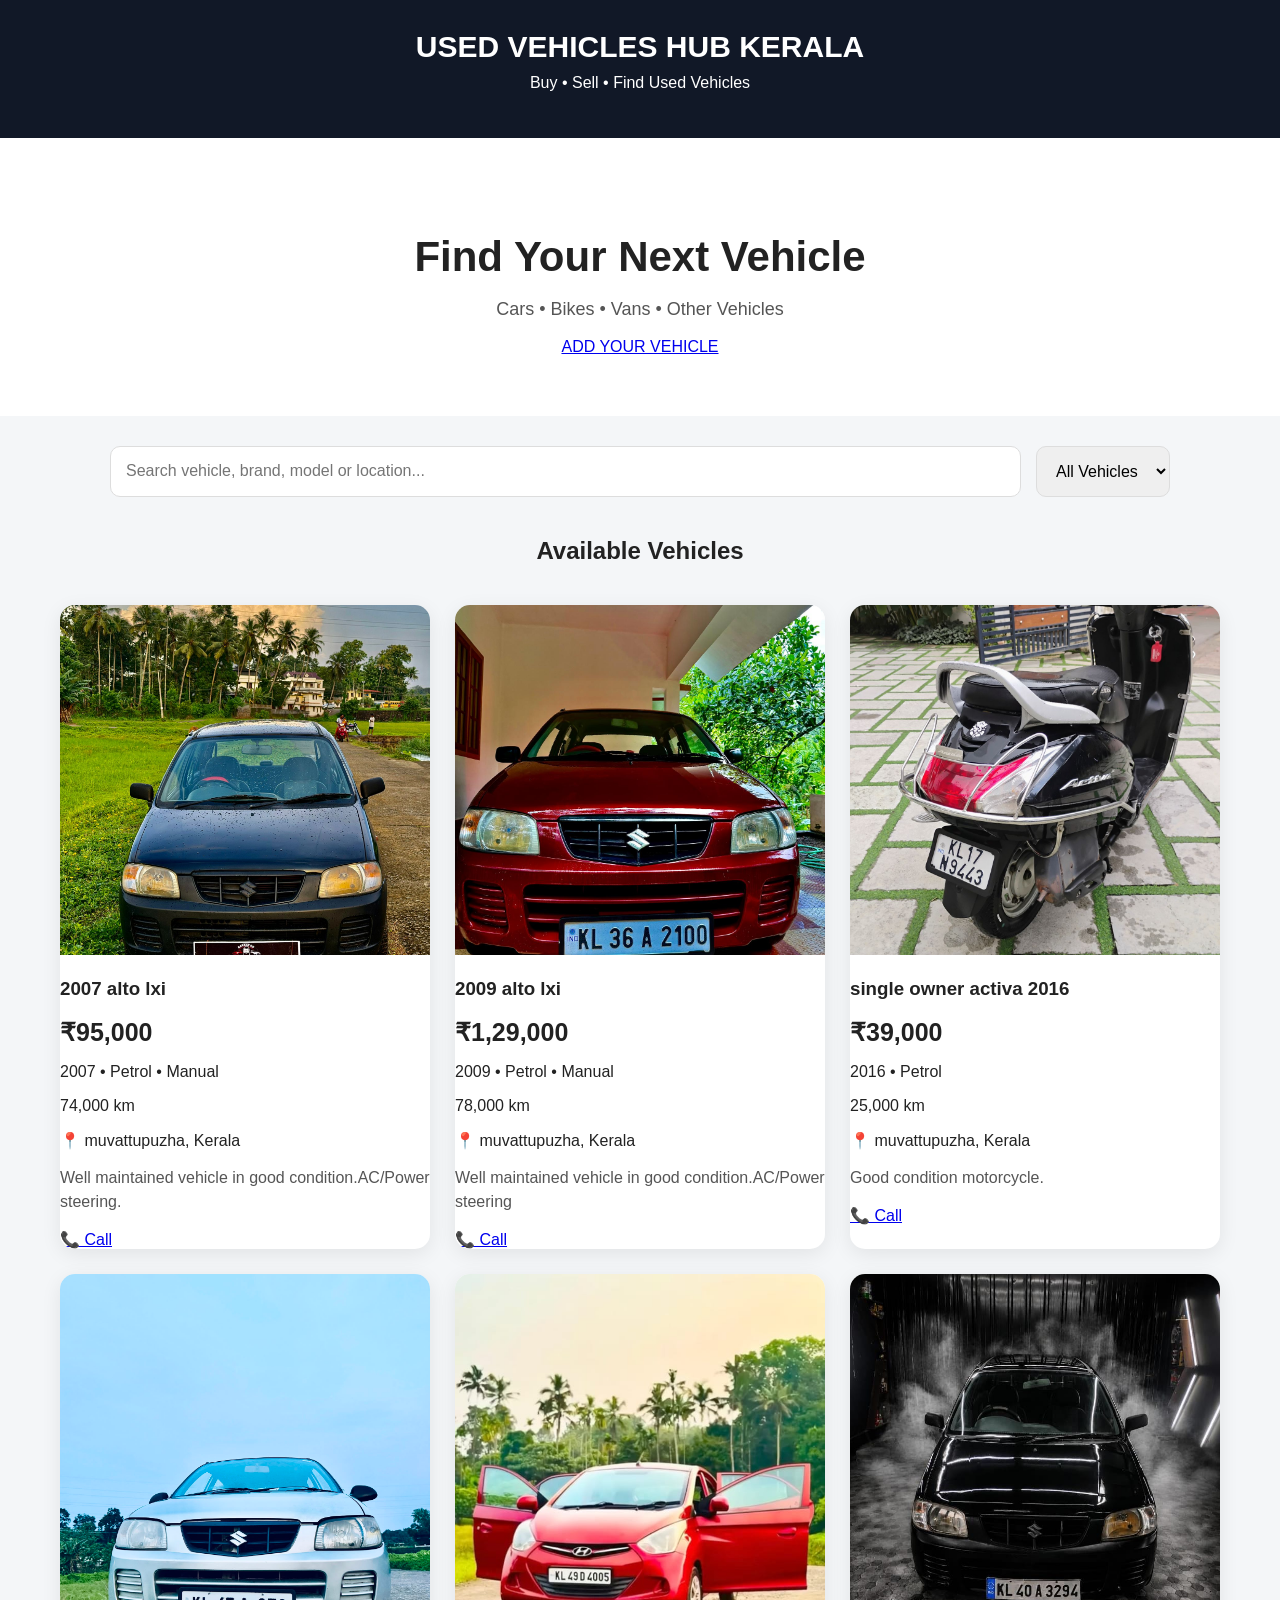
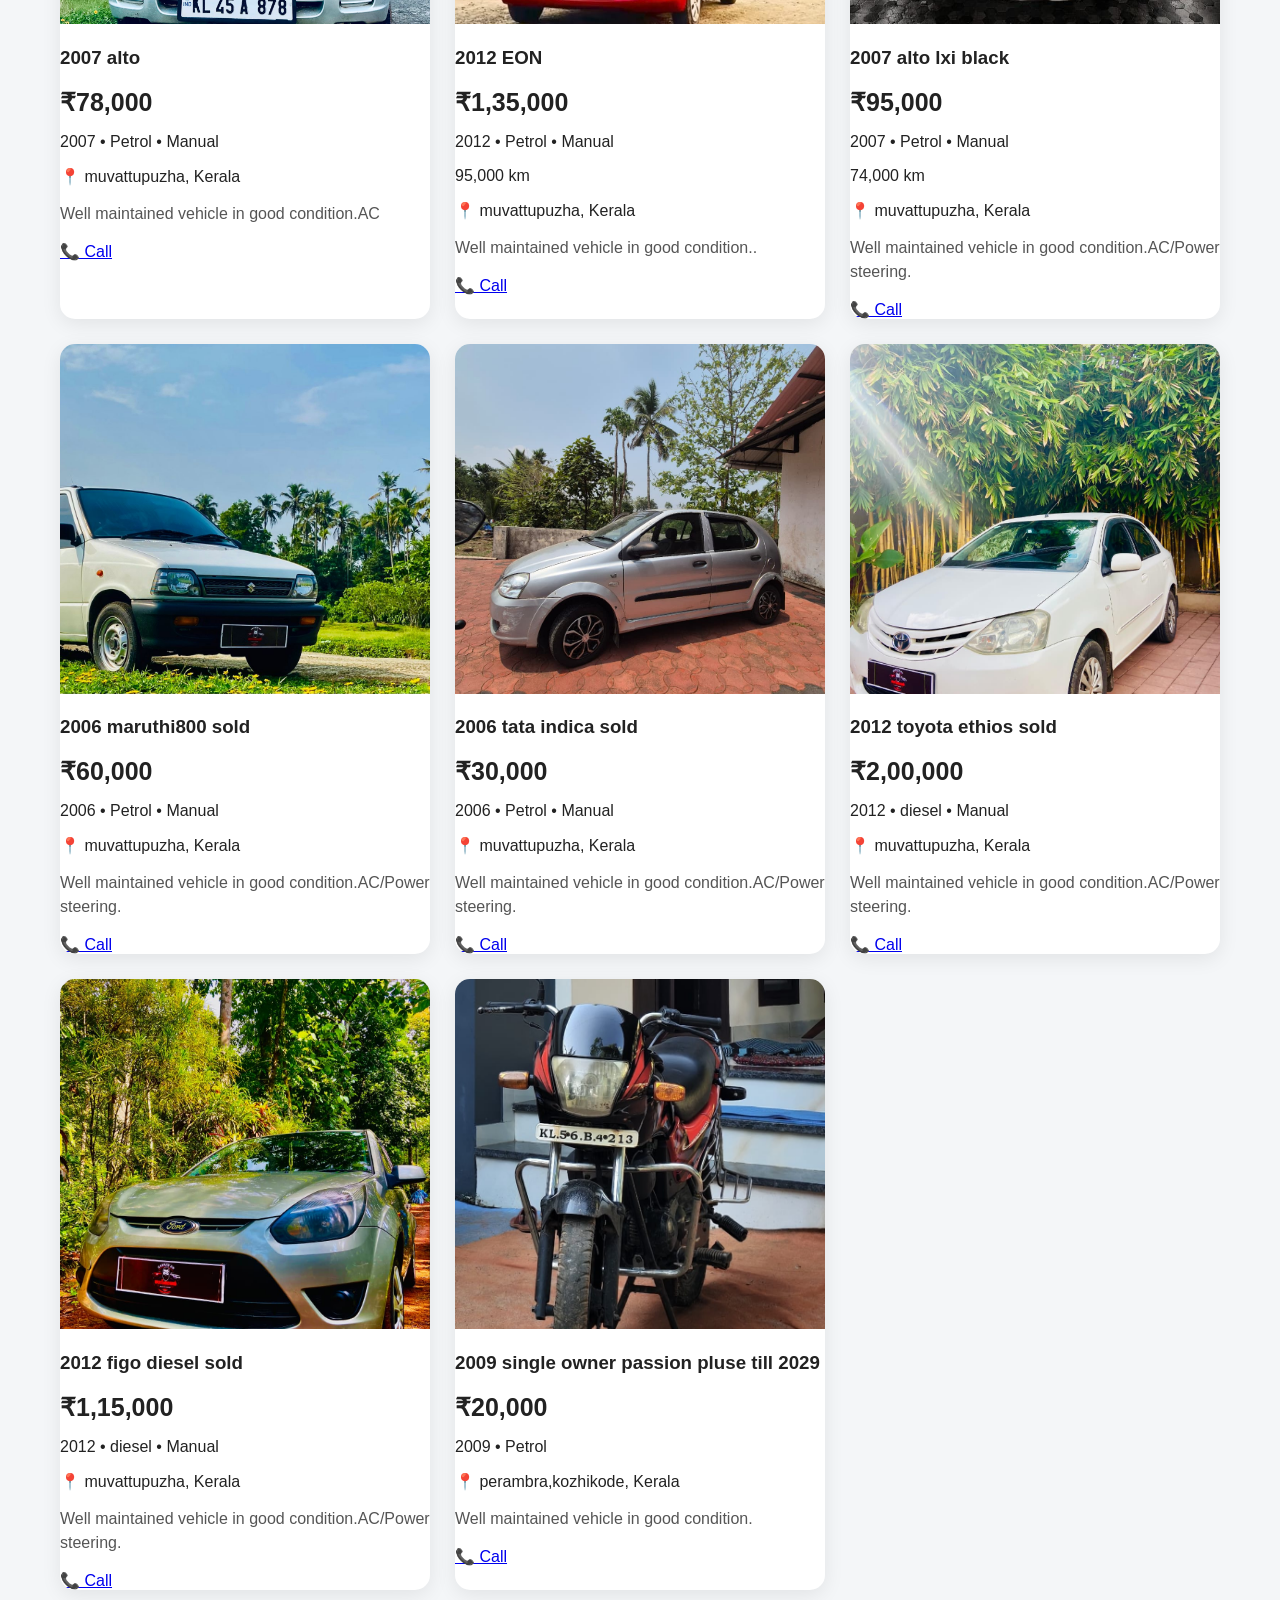
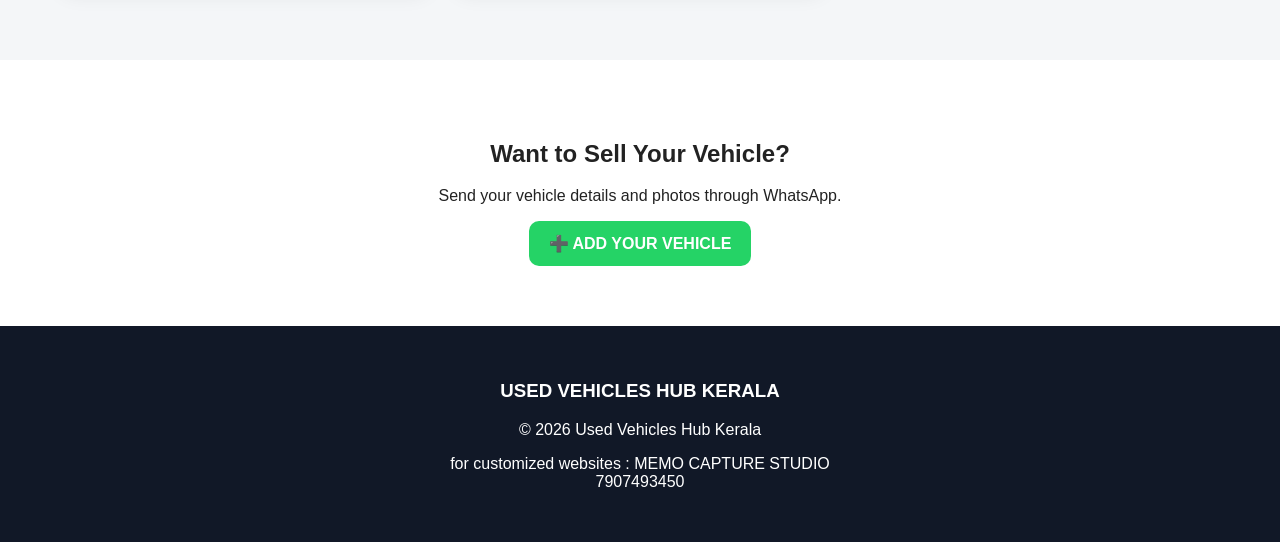
==== index.html @ 2bbbe644 "Update index.html" ====
<!DOCTYPE html>
<html lang="en">

<head>

    <meta charset="UTF-8">

    <meta name="viewport"
          content="width=device-width, initial-scale=1.0">

    <title>
        Used Vehicles Hub Kerala
    </title>

    <link rel="stylesheet"
          href="style.css">

</head>


<body>


<!-- HEADER -->

<header>

    <div class="header-content">

        <h1>
            USED VEHICLES HUB KERALA
        </h1>

        <p>
            Buy • Sell • Find Used Vehicles
        </p>

    </div>

</header>



<!-- HERO -->

<section class="hero">

    <h2>
        Find Your Next Vehicle
    </h2>

    <p>
        Cars • Bikes • Vans • Other Vehicles
    </p>

<a
href="#sell"
class="button">

ADD YOUR VEHICLE

</a>
    
</section>



<!-- SEARCH -->

<section class="search-area">

    <input
        type="text"
        id="searchBox"
        placeholder="Search vehicle, brand, model or location..."
    >


    <select id="typeFilter">

        <option value="">
            All Vehicles
        </option>

        <option value="Car">
            Cars
        </option>

        <option value="Bike">
            Bikes
        </option>

        <option value="Van">
            Vans
        </option>

        <option value="Other">
            Other
        </option>

    </select>

</section>



<!-- VEHICLES -->

<section>

    <h2 class="section-title">
        Available Vehicles
    </h2>


    <div
        id="vehicleContainer"
        class="vehicle-grid"
    >

        <p>
            Loading vehicles..
        </p>

    </div>

</section>



<!-- SELL VEHICLE -->

<section id="sell" class="sell-section">

    <h2>
        Want to Sell Your Vehicle?
    </h2>


    
   <p>
  Send your vehicle details and photos through WhatsApp.
</p>
    
<!-- ADD YOUR VEHICLE -->
    
<a 
  class="whatsapp-button" 
  href="https://wa.me/917907493450?text=Hello%20Used%20Vehicles%20Hub%20Kerala%2C%20I%20want%20to%20list%20my%20vehicle.%0A%0ATitle%3A%20%0AModel%3A%20%0AYear%3A%20%0APrice%3A%20%0AKilometers%3A%20%0AFuel%20Type%3A%20%0ATransmission%3A%20%0AOwner%3A%20%0ALocation%3A%20%0AContact%20Number%3A%20%0ADescription%3A%20%0A%0A*Please%20attach%201%20image%20of%20the%20vehicle.*" 
  target="_blank"
>
     ➕ ADD YOUR VEHICLE
</a>

       

    </a>

</section>



<!-- FOOTER -->

<footer>

    <h3>
        USED VEHICLES HUB KERALA
    </h3>


    


    <p>
        © 2026 Used Vehicles Hub Kerala
    </p>
    <p>
        for customized websites : MEMO CAPTURE STUDIO <br>
        7907493450
    </p>
</footer>



<script>

async function loadVehicles() {

    try {

        const response =
            await fetch("vehicles.json");

        const vehicles =
            await response.json();


        displayVehicles(vehicles);


        document
        .getElementById("searchBox")
        .addEventListener(
            "input",
            function () {

                filterVehicles(vehicles);

            }
        );


        document
        .getElementById("typeFilter")
        .addEventListener(
            "change",
            function () {

                filterVehicles(vehicles);

            }
        );


    }

    catch(error) {

        console.error(error);

        document
        .getElementById("vehicleContainer")
        .innerHTML =
            "<p>Unable to load vehicles.</p>";

    }

}



function filterVehicles(vehicles) {

    const search =
        document
        .getElementById("searchBox")
        .value
        .toLowerCase();


    const type =
        document
        .getElementById("typeFilter")
        .value;


    const filtered =
        vehicles.filter(function(vehicle) {


            const text =
                (
                    vehicle.title +
                    " " +
                    vehicle.brand +
                    " " +
                    vehicle.model +
                    " " +
                    vehicle.location
                ).toLowerCase();


            const searchMatch =
                text.includes(search);


            const typeMatch =
                !type ||
                vehicle.type === type;


            return searchMatch &&
                   typeMatch;

        });


    displayVehicles(filtered);

}



function displayVehicles(vehicles) {

    const container =
        document.getElementById(
            "vehicleContainer"
        );


    container.innerHTML = "";


    if (vehicles.length === 0) {

        container.innerHTML =
            "<p>No vehicles found.</p>";

        return;

    }


    vehicles.forEach(function(vehicle) {


        const card =
            document.createElement("div");
          

        card.className =
            "vehicle-card";


        const price =
            vehicle.price
            ? "₹" +
              Number(vehicle.price)
              .toLocaleString("en-IN")
            : "Price on request";


       


        card.innerHTML = `

            <img
                src="${vehicle.image}"
                alt="${vehicle.title}"
                class="vehicle-image"
                

            <div class="vehicle-content">

                <h3>
                    ${vehicle.title}
                </h3>


                <div class="price">
                    ${price}
                </div>


                <p>

                    ${vehicle.year || ""}
                    ${vehicle.fuel ? " • " + vehicle.fuel : ""}
                    ${vehicle.transmission ? " • " + vehicle.transmission : ""}

                </p>


                <p>

                    ${vehicle.kilometers
                        ? Number(vehicle.kilometers).toLocaleString("en-IN") + " km"
                        : ""}

                </p>


                <p>

                    📍 ${vehicle.location}

                </p>


                <p class="description">

                    ${vehicle.description}

                </p>


               <a class="call-btn" href="tel:${vehicle.phone}">
    📞 Call
</a>

            </div>

        `;


        container.appendChild(card);

    });

}



loadVehicles();
   

</script>


</body>

</html>
---- style.css ----
* {
    box-sizing: border-box;
}


body {

    margin: 0;

    font-family:
        Arial,
        Helvetica,
        sans-serif;

    background: #f4f6f8;

    color: #222;

}


/* HEADER */

header {

    background: #111827;

    color: white;

    padding: 30px 20px;

    text-align: center;

}


header h1 {

    margin: 0;

    font-size: 30px;

}


header p {

    margin-top: 10px;

    font-size: 16px;

}


/* HERO */

.hero {

    background: white;

    padding: 60px 20px;

    text-align: center;

}


.hero h2 {

    font-size: 42px;

    margin-bottom: 10px;

}


.hero p {

    color: #555;

    font-size: 18px;

}


/* SEARCH */

.search-area {

    max-width: 1100px;

    margin: 30px auto;

    padding: 0 20px;

    display: flex;

    gap: 15px;

}


.search-area input {

    flex: 1;

}


.search-area input,
.search-area select {

    padding: 15px;

    border: 1px solid #ddd;

    border-radius: 10px;

    font-size: 16px;

}


/* SECTION */

.section-title {

    text-align: center;

    margin: 40px 0 20px;

}


/* VEHICLE GRID */

.vehicle-grid {

    max-width: 1200px;

    margin: auto;

    padding: 20px;

    display: grid;

    grid-template-columns:
        repeat(
            auto-fit,
            minmax(280px, 1fr)
        );

    gap: 25px;

}


/* CARD */

.vehicle-card {

    background: white;

    border-radius: 15px;

    overflow: hidden;

    box-shadow:
        0 5px 20px
        rgba(0,0,0,0.08);

}


.vehicle-image {

    width: 100%;

    height: 350px;

    object-fit: cover;

}


.vehicle-content {

    padding: 20px;

}


.vehicle-content h3 {

    margin-top: 0;

    font-size: 22px;

}


.price {

    font-size: 25px;

    font-weight: bold;

    margin: 12px 0;

}


.description {

    color: #555;

    line-height: 1.5;

}


/* WHATSAPP */

.whatsapp-button,
.whatsapp-main {

    display: inline-block;

    background: #25D366;

    color: white;

    text-decoration: none;

    padding: 13px 20px;

    border-radius: 10px;

    font-weight: bold;

}


.whatsapp-main {

    margin-top: 20px;

}


/* SELL */

.sell-section {

    margin-top: 50px;

    background: white;

    padding: 60px 20px;

    text-align: center;

}


/* FOOTER */

footer {

    background: #111827;

    color: white;

    text-align: center;

    padding: 35px 20px;

}


footer a {

    color: white;

}


/* MOBILE */

@media (max-width: 600px) {

    header h1 {

        font-size: 21px;

    }


    .hero h2 {

        font-size: 30px;

    }


    .search-area {

        flex-direction: column;

    }


    .vehicle-grid {

        padding: 15px;

    }

}
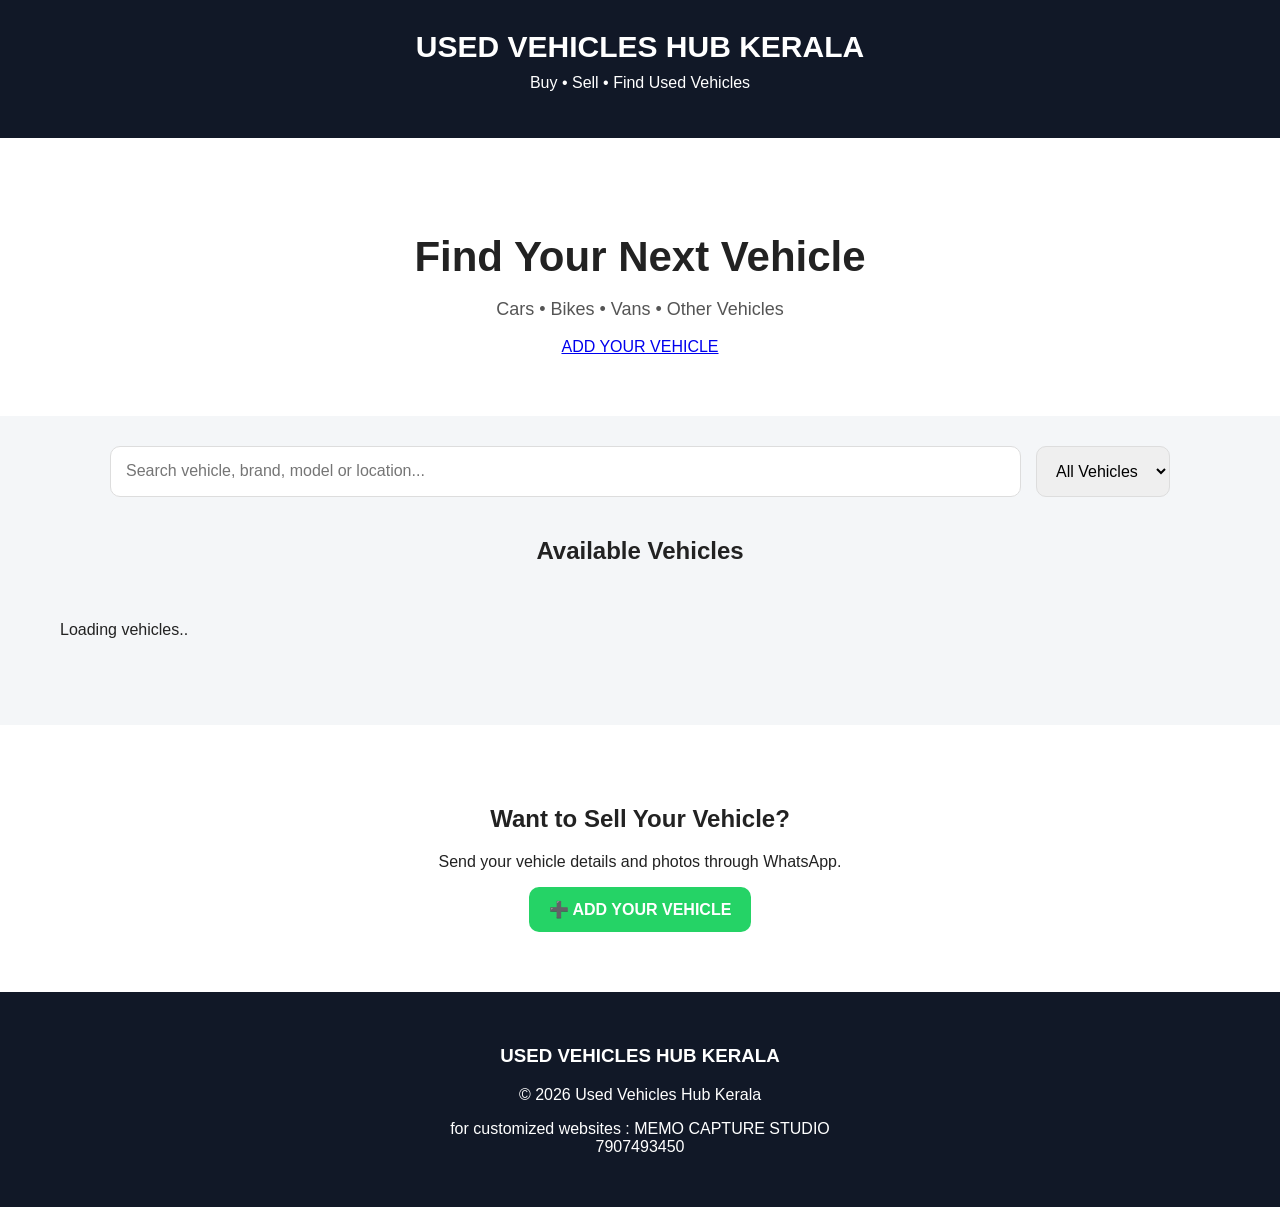
==== commit 173caf9e: "Update index.html" ====
--- a/index.html
+++ b/index.html
@@ -154,7 +154,7 @@
 
        
 
-    </a>
+    
 
 </section>
 
@@ -336,6 +336,19 @@
 
 
         card.innerHTML = `
+        card.innerHTML = `
+    <div
+        class="vehicle-data"
+        data-title="${vehicle.title || ""}"
+        data-price="${vehicle.price || ""}"
+        data-year="${vehicle.year || ""}"
+        data-fuel="${vehicle.fuel || ""}"
+        data-transmission="${vehicle.transmission || ""}"
+        data-kilometers="${vehicle.kilometers || ""}"
+        data-location="${vehicle.location || ""}"
+        data-description="${vehicle.description || ""}"
+        data-phone="${vehicle.phone || ""}"
+    >
 
             <img
                 src="${vehicle.image}"
@@ -353,7 +366,8 @@
                 <div class="price">
                     ${price}
                 </div>
-
+                     
+                      
 
                 <p>
 
@@ -387,11 +401,27 @@
                 </p>
 
 
-               <a class="call-btn" href="tel:${vehicle.phone}">
-    📞 Call
-</a>
+              <div class="vehicle-buttons">
+
+    <a
+        class="call-btn"
+        href="tel:${vehicle.phone}"
+    >
+        📞 Call
+    </a>
+
+    <button
+        class="share-btn"
+        onclick="shareVehicle(this)"
+    >
+        🔗 Share
+    </button>
+
+</div>
 
             </div>
+ 
+    </div>
 
         `;
 
@@ -402,7 +432,69 @@
 
 }
 
-
+async function shareVehicle(button) {
+
+    const data = button
+        .closest(".vehicle-data")
+        .dataset;
+
+    const price = data.price
+        ? "₹" + Number(data.price).toLocaleString("en-IN")
+        : "Price on request";
+
+    const message =
+`🚗 ${data.title}
+
+💰 Price: ${price}
+📅 Year: ${data.year || "N/A"}
+⛽ Fuel: ${data.fuel || "N/A"}
+⚙️ Transmission: ${data.transmission || "N/A"}
+🛣️ Kilometers: ${data.kilometers
+    ? Number(data.kilometers).toLocaleString("en-IN") + " km"
+    : "N/A"}
+📍 Location: ${data.location || "N/A"}
+
+📝 ${data.description || "No description"}
+
+📞 Contact: ${data.phone || "N/A"}
+
+🔗 Used Vehicles Hub Kerala
+${window.location.href}`;
+
+    if (navigator.share) {
+
+        try {
+
+            await navigator.share({
+                title: data.title,
+                text: message
+            });
+
+        } catch (error) {
+
+            console.log("Share cancelled");
+
+        }
+
+    } else {
+
+        try {
+
+            await navigator.clipboard.writeText(message);
+
+            alert(
+                "Vehicle details copied! Paste them into WhatsApp."
+            );
+
+        } catch (error) {
+
+            alert(message);
+
+        }
+
+    }
+
+}
 
 loadVehicles();
    
--- a/style.css
+++ b/style.css
@@ -2,7 +2,9 @@
     box-sizing: border-box;
 }
 
-
+html {
+    scroll-behavior: smooth;
+}
 body {
 
     margin: 0;
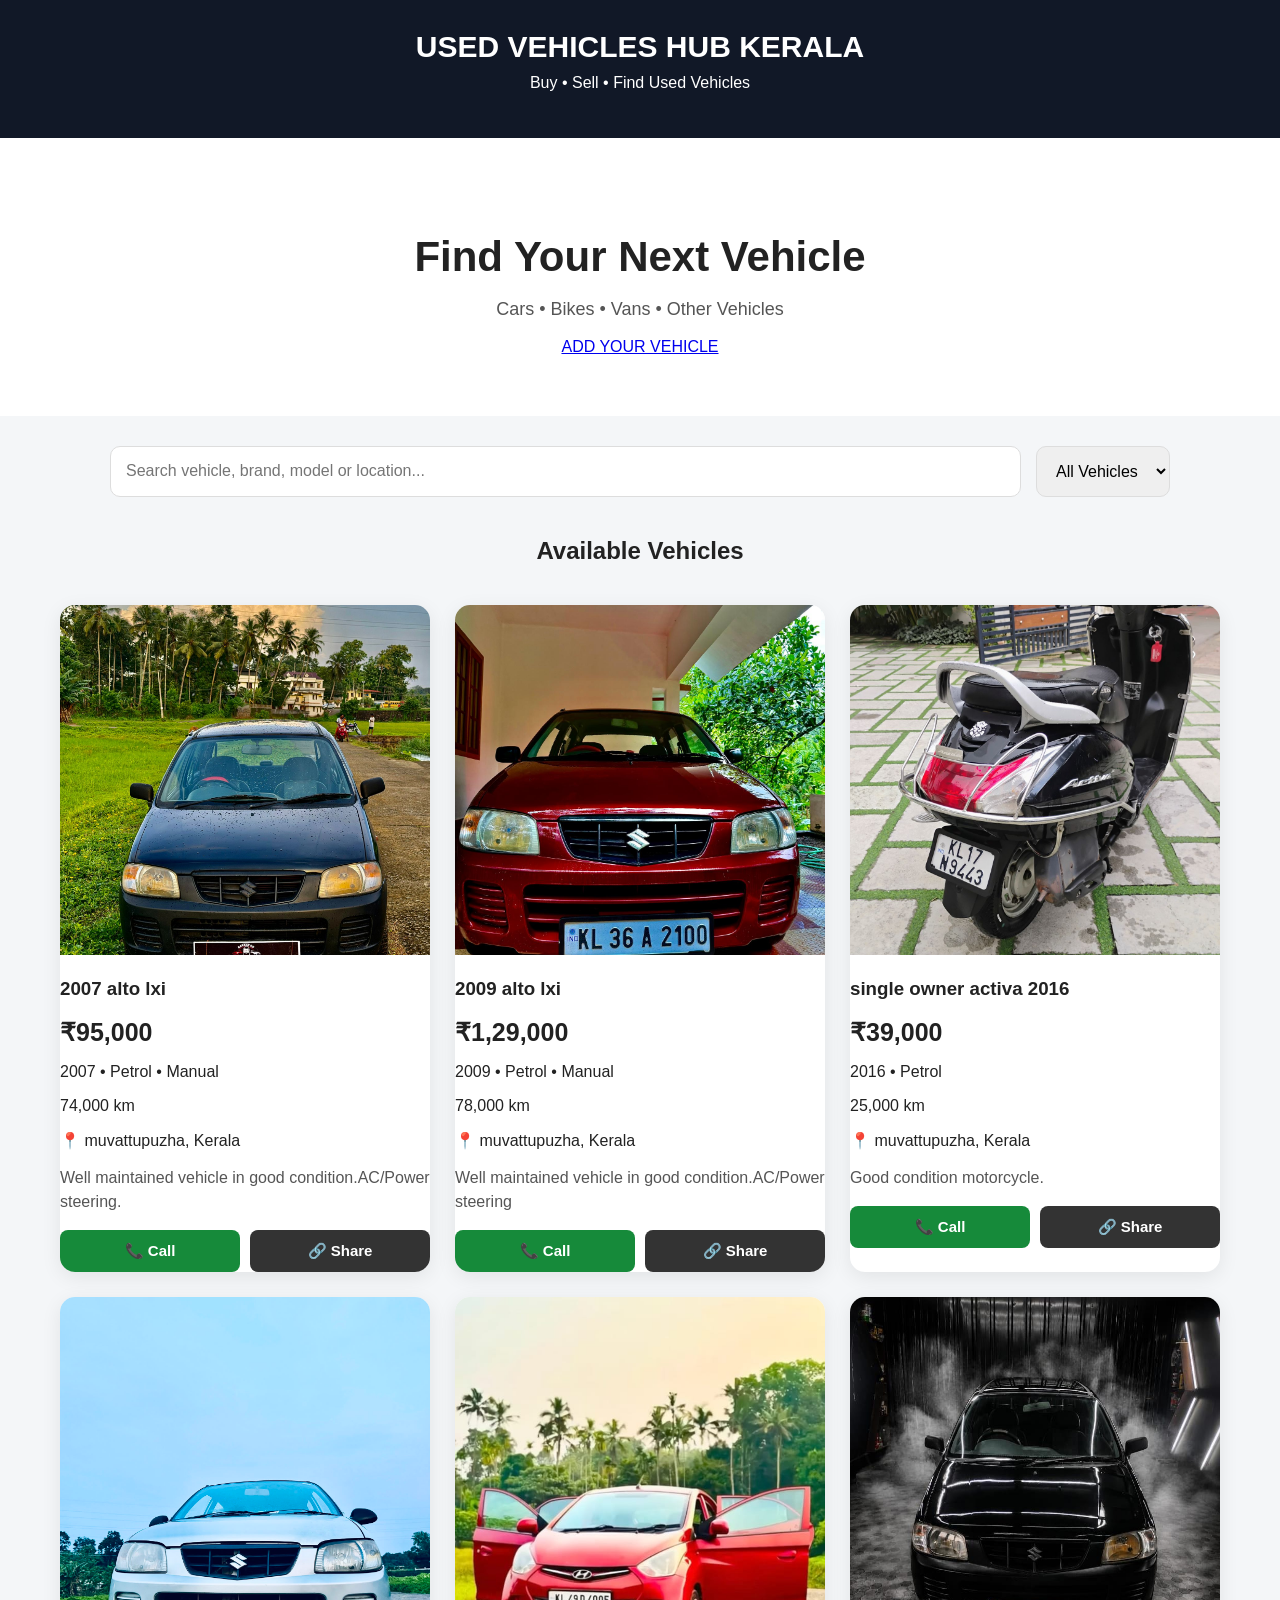
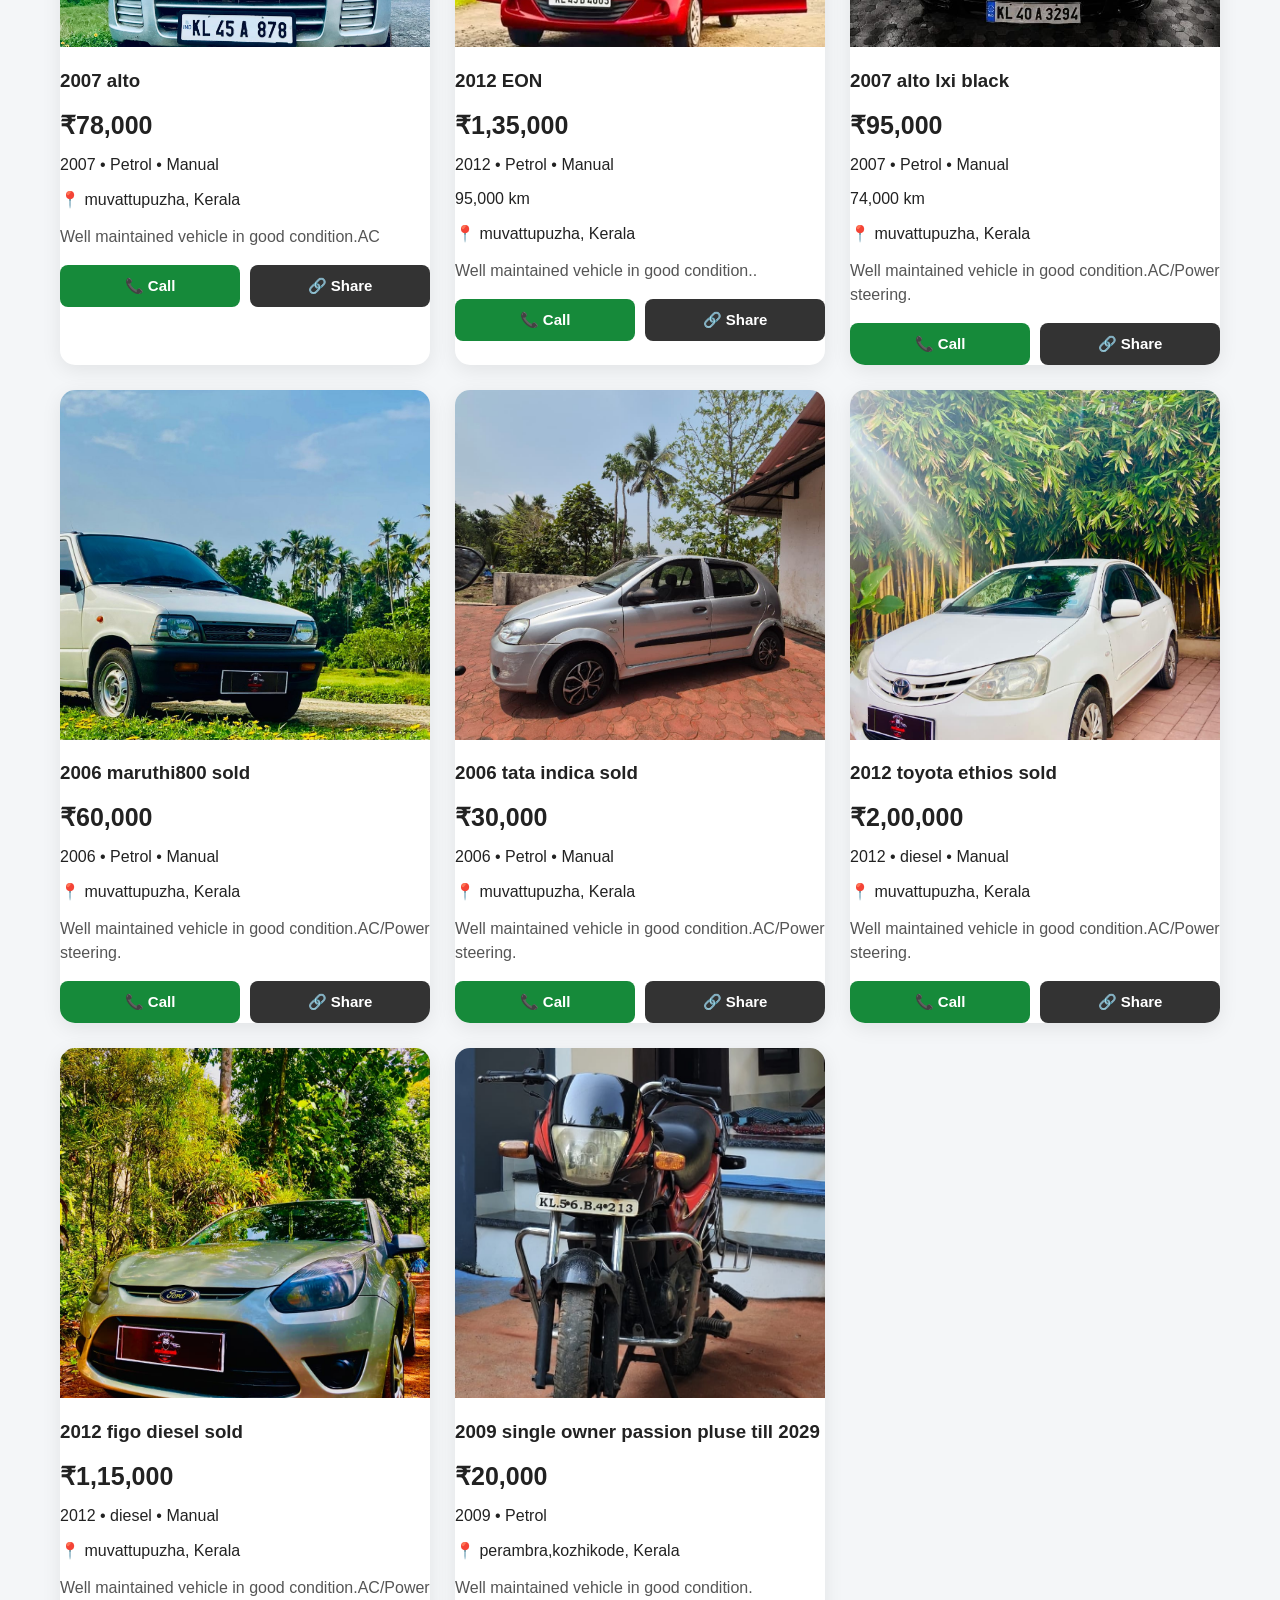
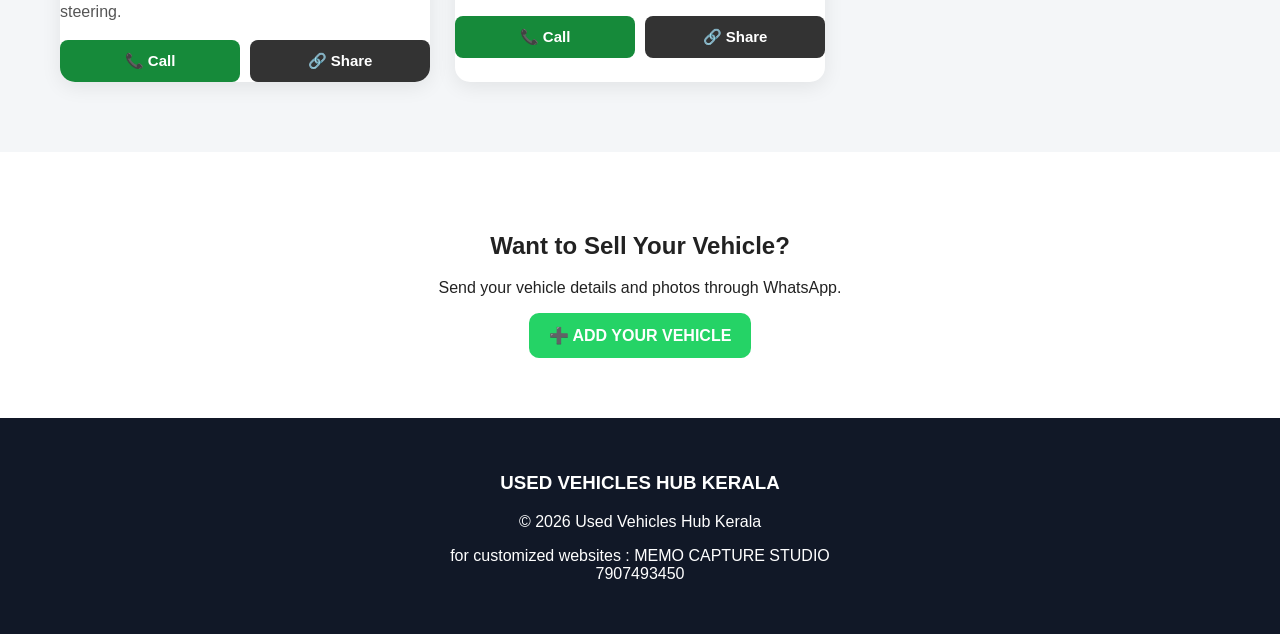
==== commit 98b9d5ff: "Update index.html" ====
--- a/index.html
+++ b/index.html
@@ -336,7 +336,6 @@
 
 
         card.innerHTML = `
-        card.innerHTML = `
     <div
         class="vehicle-data"
         data-title="${vehicle.title || ""}"
--- a/style.css
+++ b/style.css
@@ -220,7 +220,39 @@
 
 }
 
-
+.vehicle-buttons {
+    display: flex;
+    gap: 10px;
+    margin-top: 15px;
+}
+
+.call-btn,
+.share-btn {
+    flex: 1;
+    padding: 12px;
+    border: none;
+    border-radius: 8px;
+    text-align: center;
+    font-size: 15px;
+    font-weight: bold;
+    cursor: pointer;
+    text-decoration: none;
+}
+
+.call-btn {
+    background: #168a3a;
+    color: white;
+}
+
+.share-btn {
+    background: #333;
+    color: white;
+}
+
+.call-btn:hover,
+.share-btn:hover {
+    opacity: 0.85;
+}
 /* WHATSAPP */
 
 .whatsapp-button,
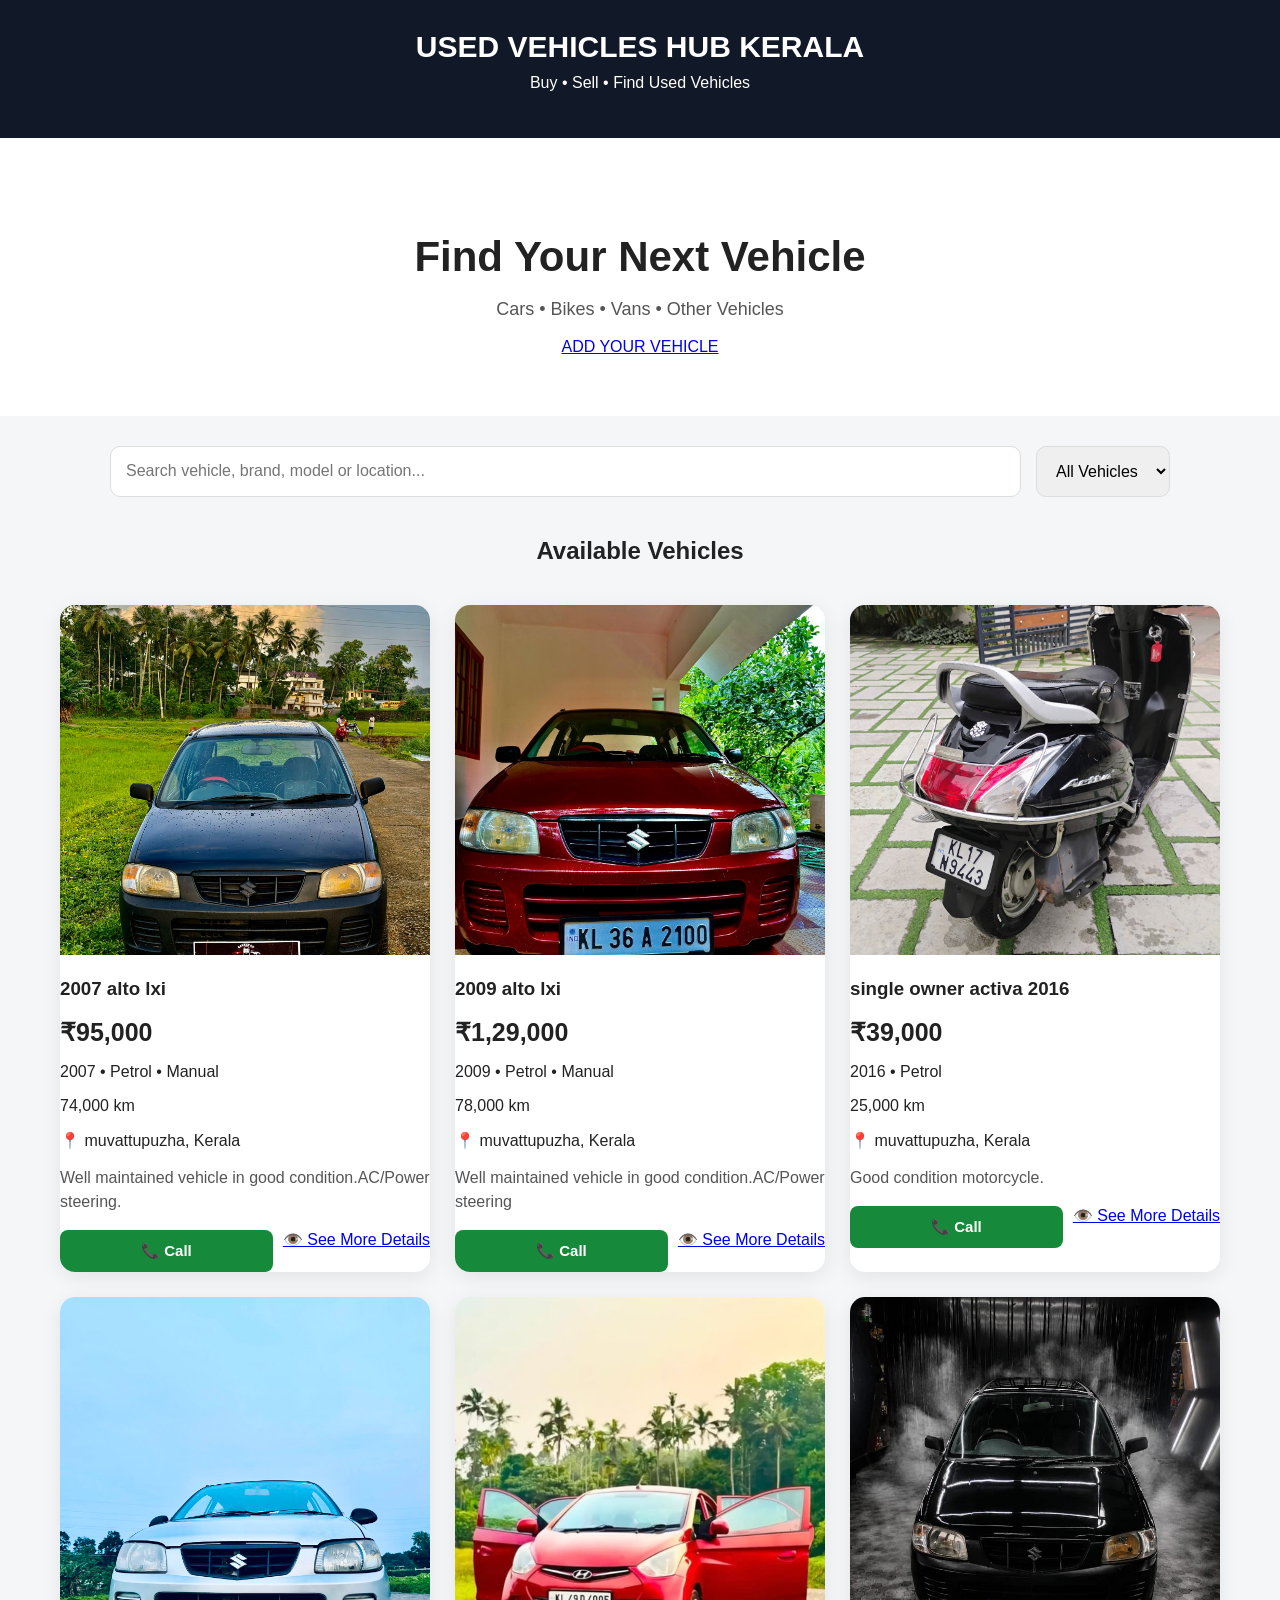
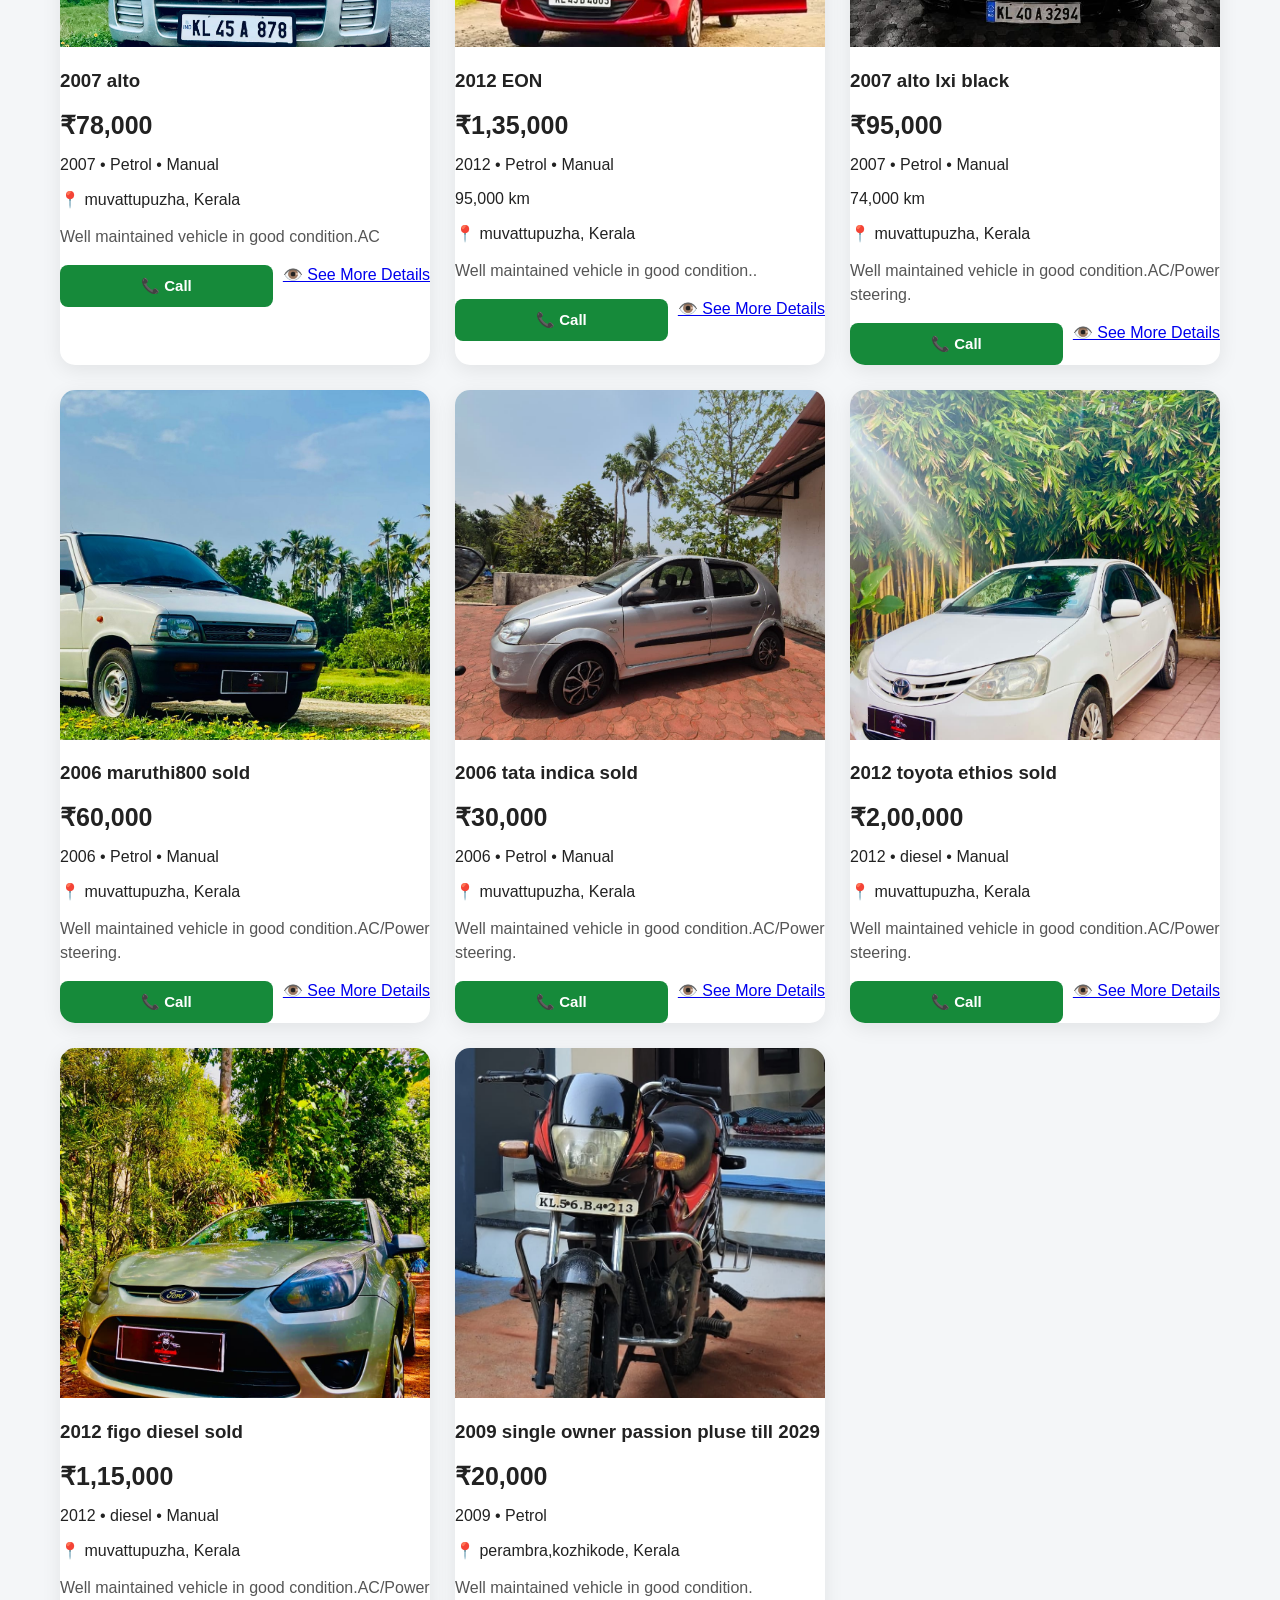
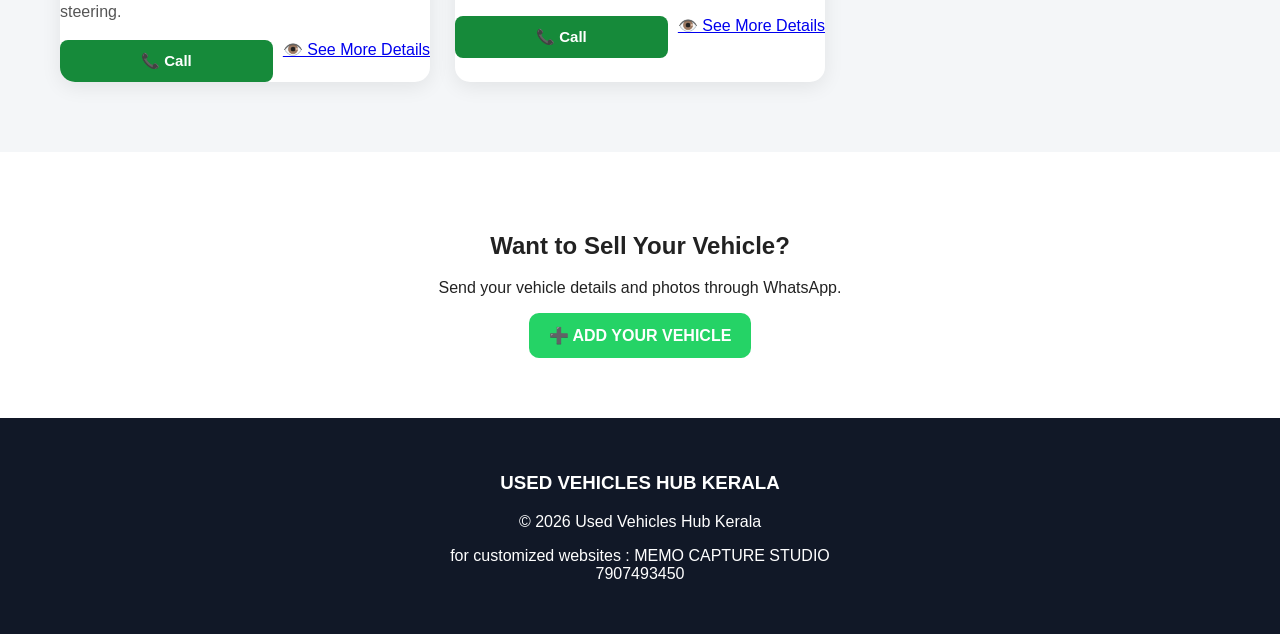
==== commit 507b342f: "Update index.html" ====
--- a/index.html
+++ b/index.html
@@ -409,12 +409,14 @@
         📞 Call
     </a>
 
-    <button
-        class="share-btn"
-        onclick="shareVehicle(this)"
-    >
-        🔗 Share
-    </button>
+    
+        <a
+    class="details-btn"
+    href="vehicle-details.html?id=${vehicle.id}"
+>
+    👁️ See More Details
+</a>
+    
 
 </div>
 
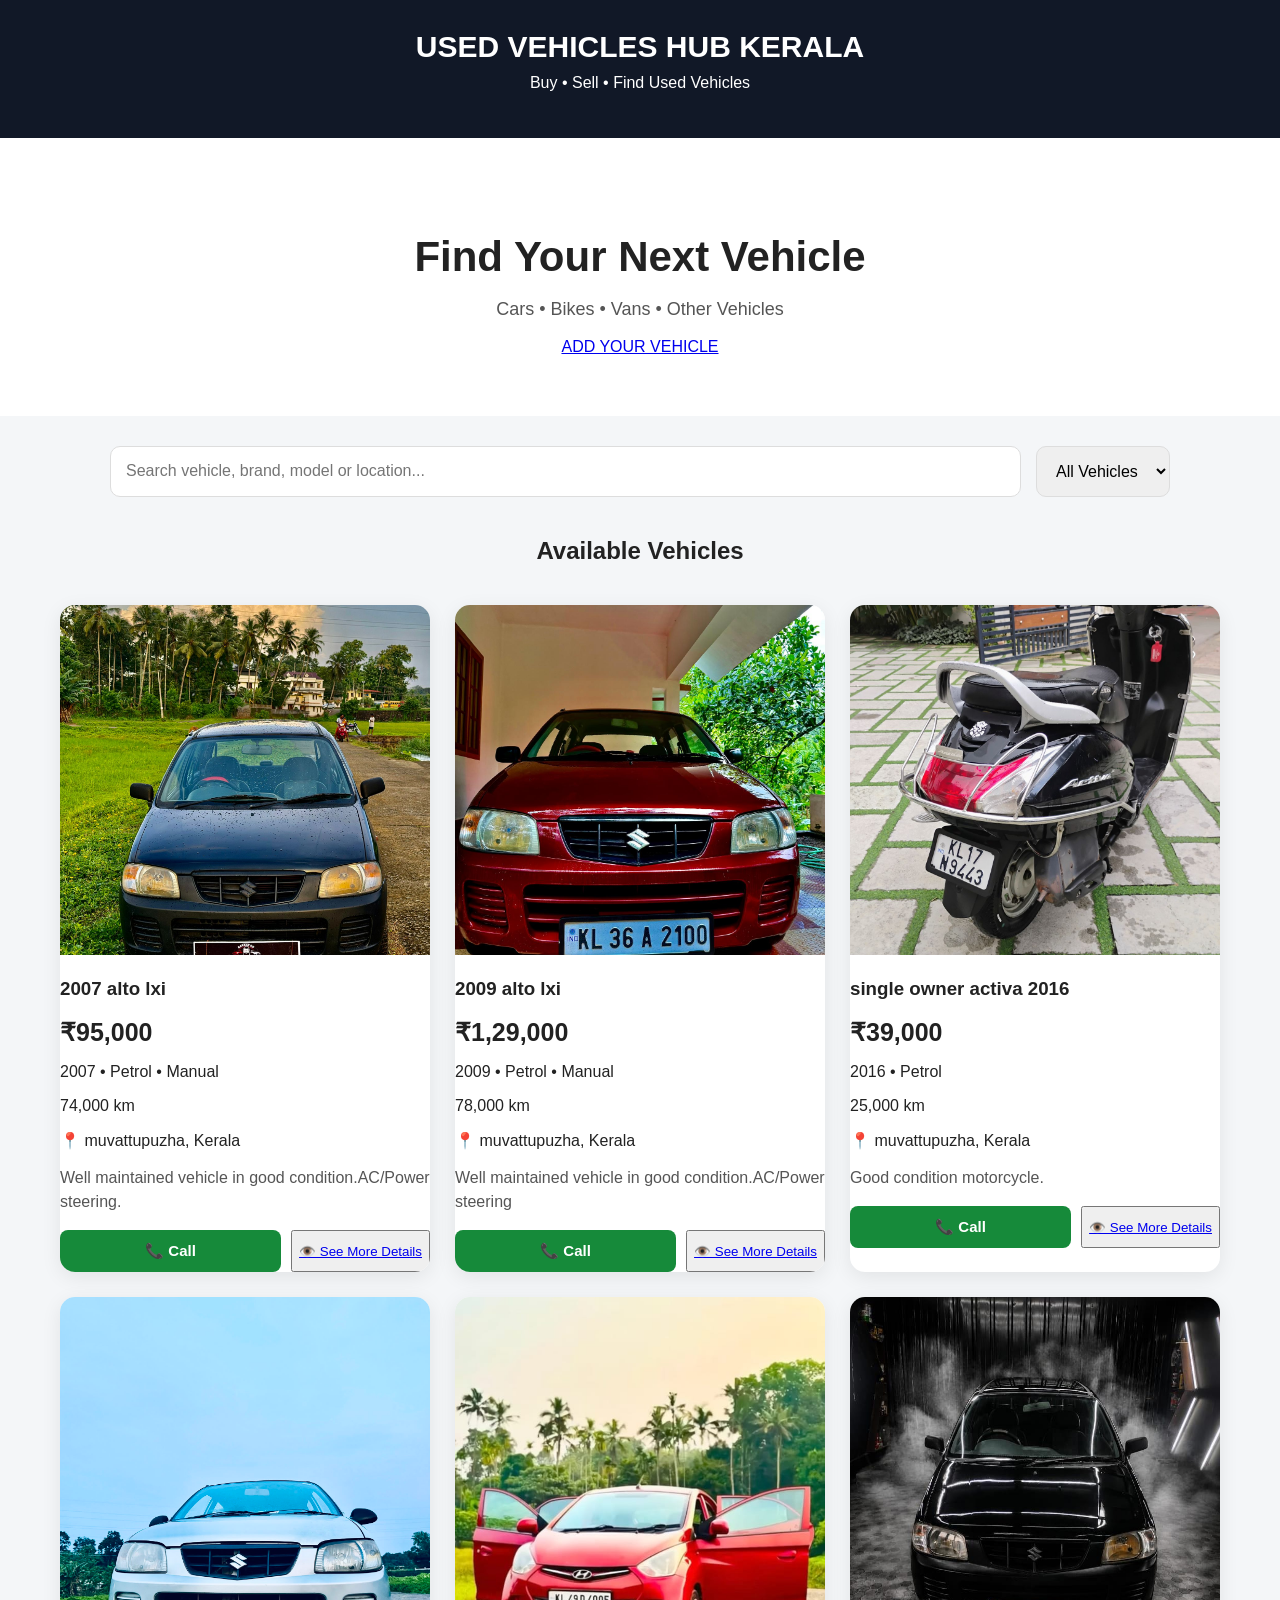
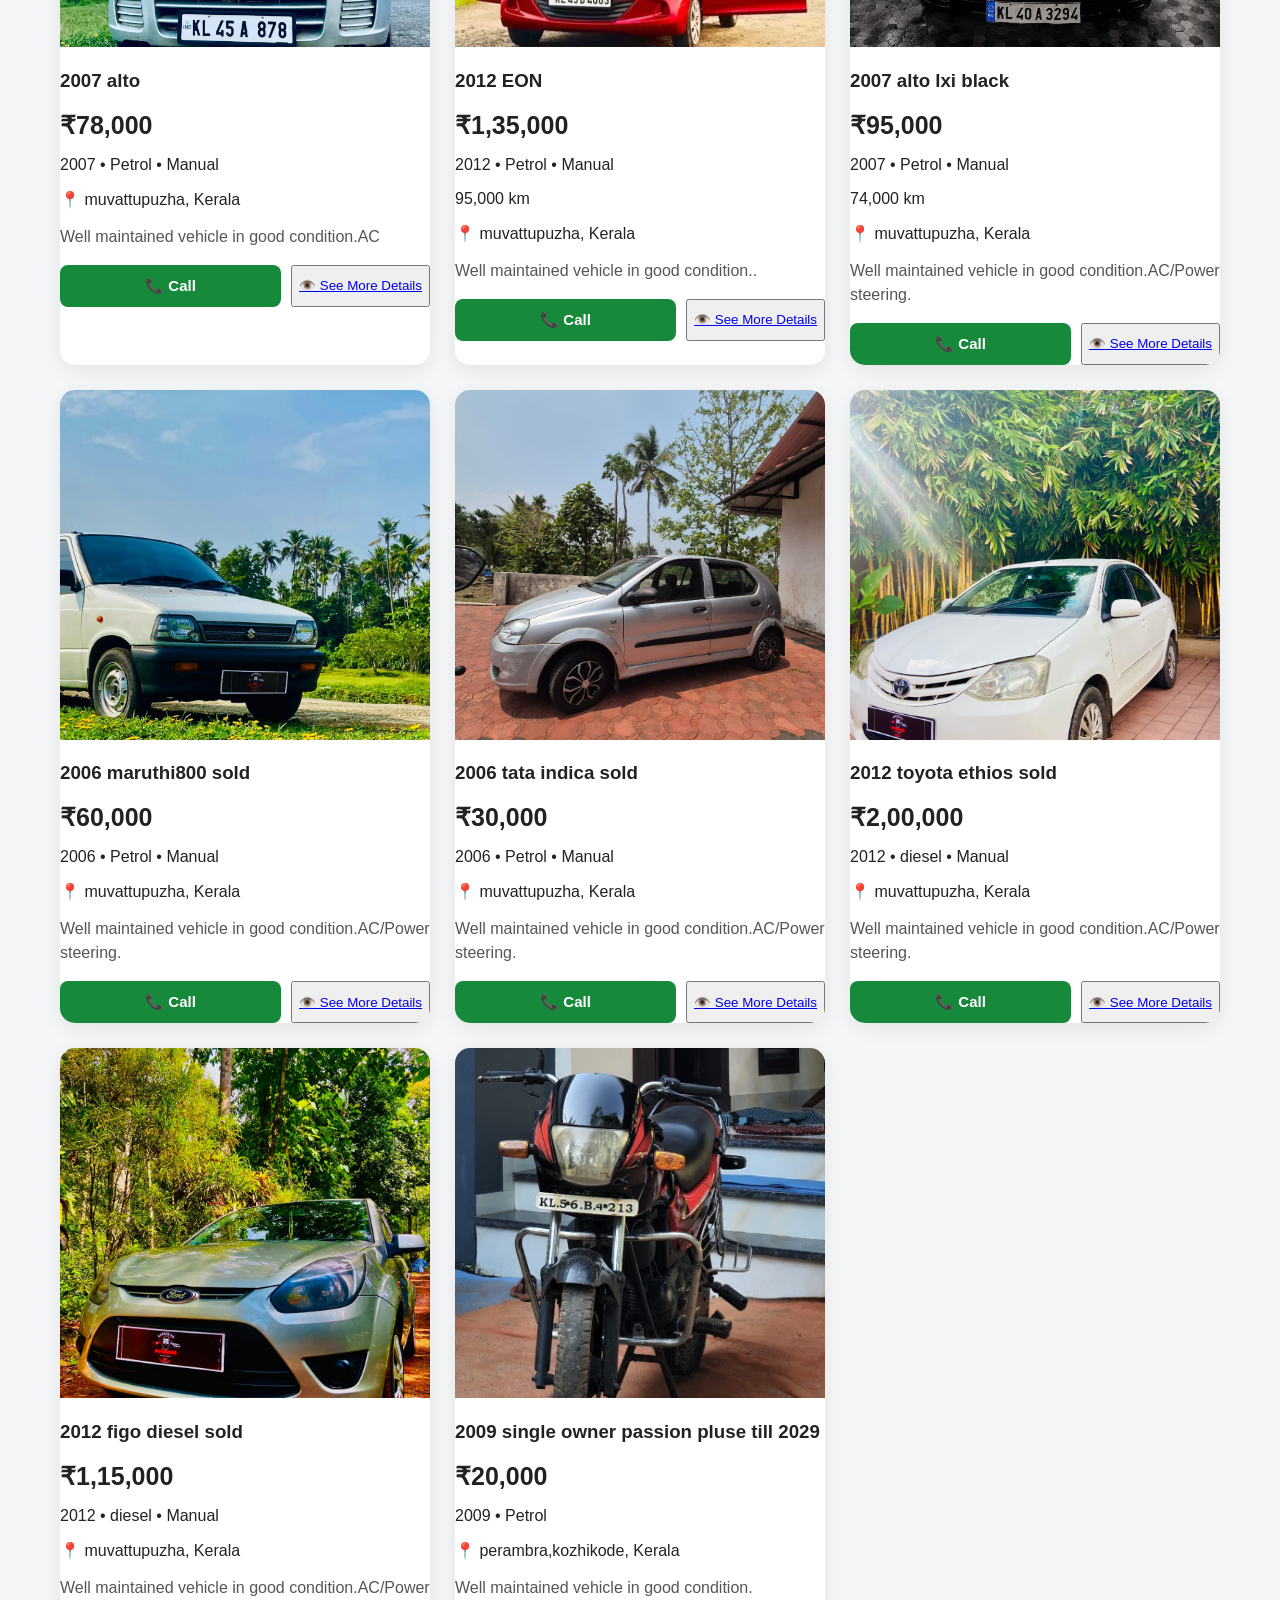
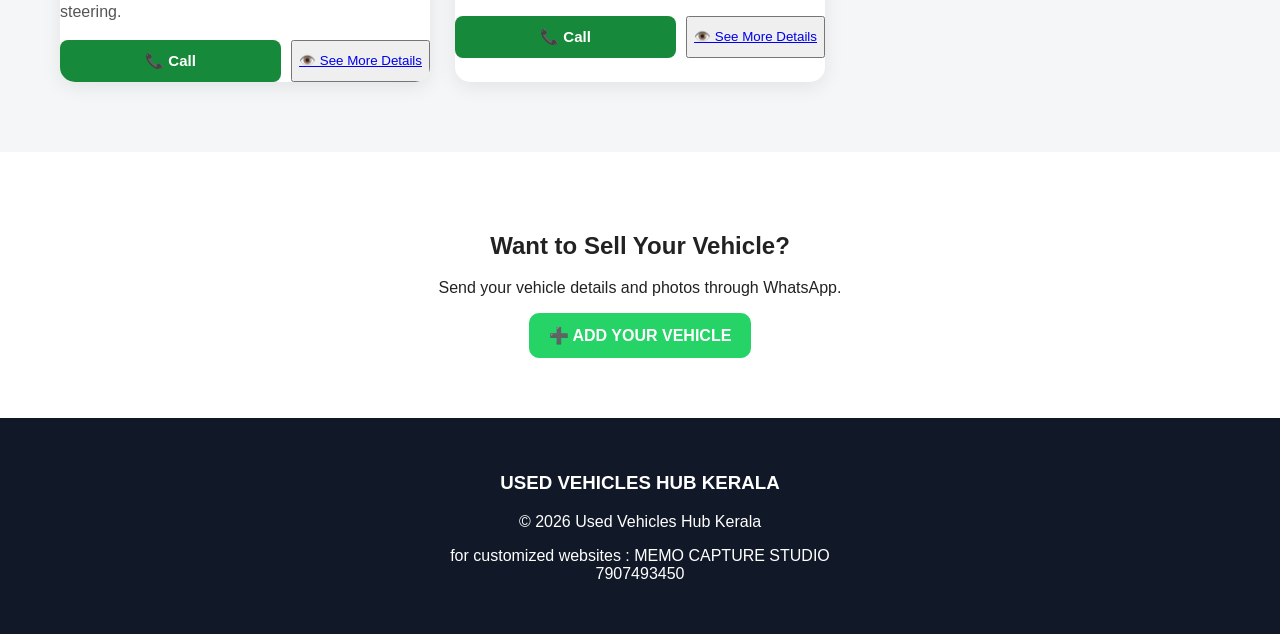
==== commit 340ce88e: "Update index.html" ====
--- a/index.html
+++ b/index.html
@@ -409,14 +409,14 @@
         📞 Call
     </a>
 
-    
+    <button>
         <a
     class="details-btn"
     href="vehicle-details.html?id=${vehicle.id}"
 >
     👁️ See More Details
 </a>
-    
+    </button>
 
 </div>
 
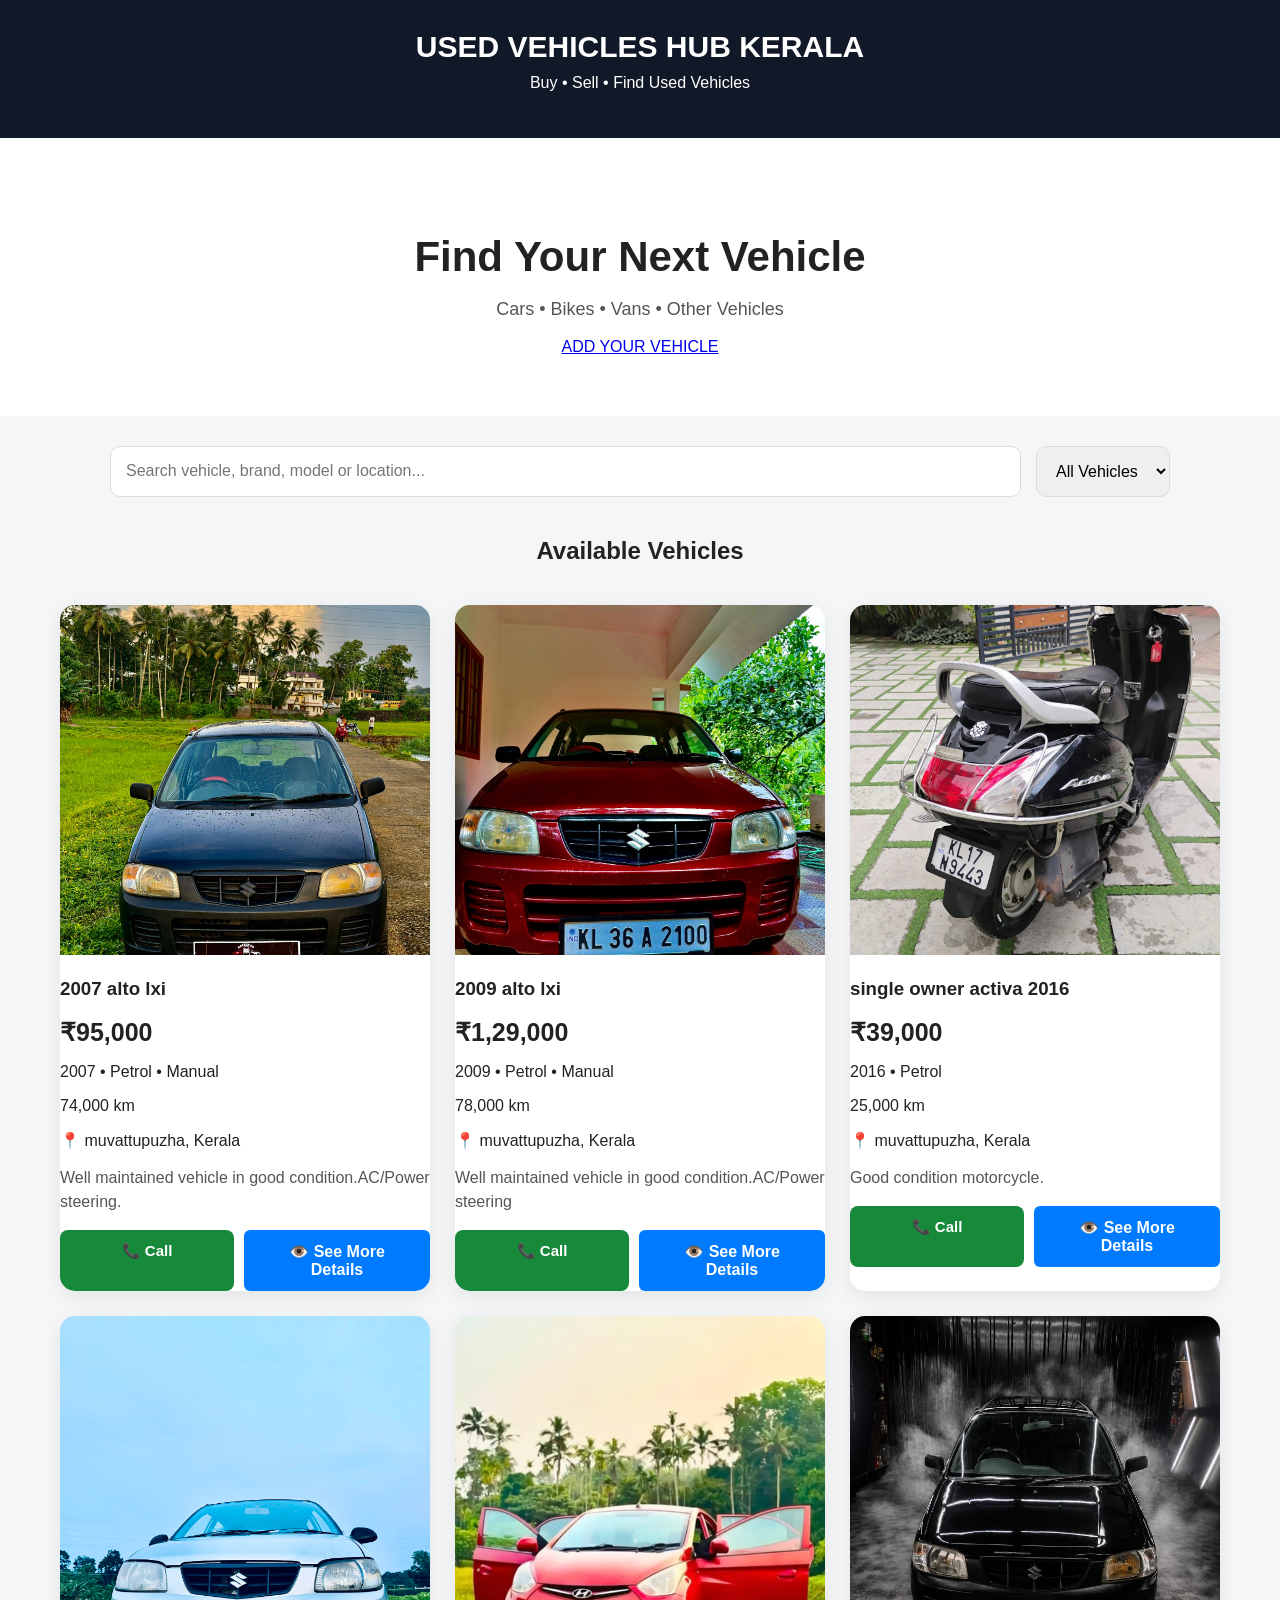
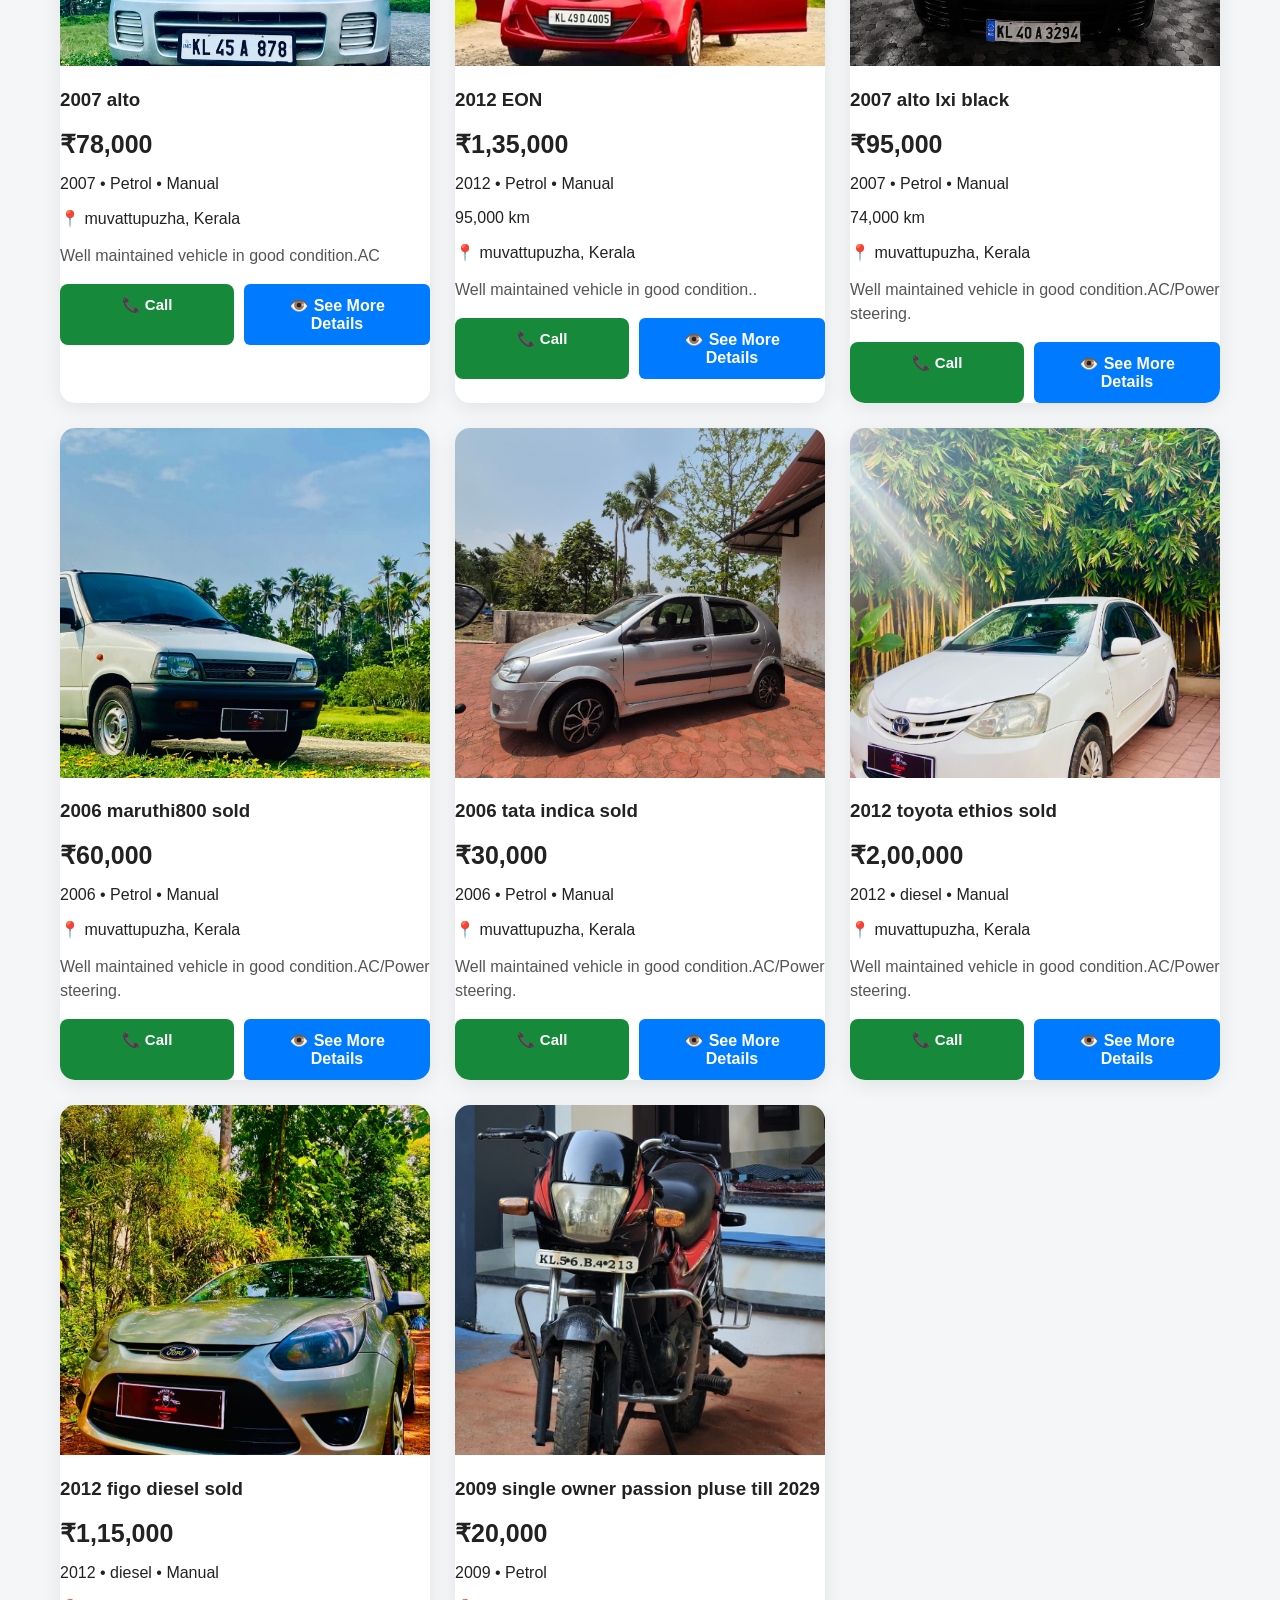
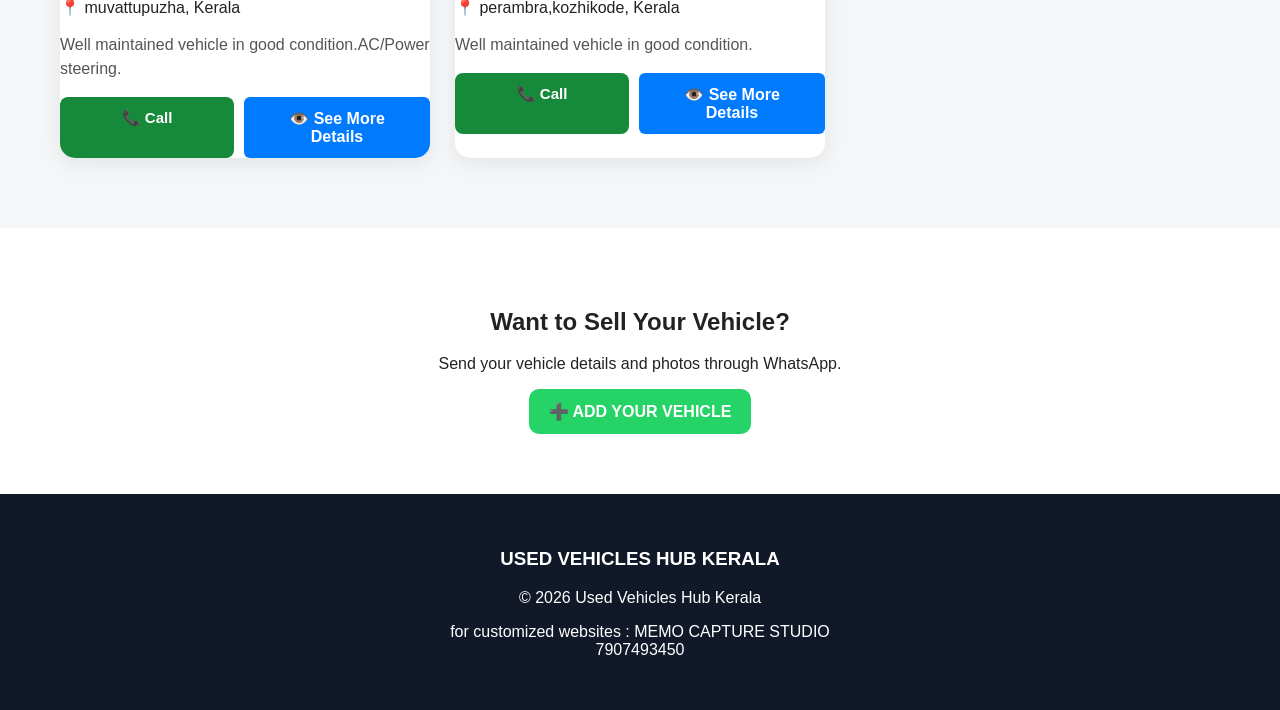
==== commit 88baa749: "Update index.html" ====
--- a/index.html
+++ b/index.html
@@ -409,14 +409,14 @@
         📞 Call
     </a>
 
-    <button>
+    
         <a
     class="details-btn"
     href="vehicle-details.html?id=${vehicle.id}"
 >
     👁️ See More Details
 </a>
-    </button>
+    
 
 </div>
 
--- a/style.css
+++ b/style.css
@@ -19,6 +19,7 @@
     color: #222;
 
 }
+
 
 
 /* HEADER */
@@ -351,3 +352,27 @@
     }
 
 }
+.details-btn {
+display: inline-block;
+padding: 12px 18px;
+background: #007bff;
+color: white;
+text-decoration: none;
+border-radius: 6px;
+font-weight: bold;
+text-align: center;
+}
+
+.details-btn:hover {
+background: #0056b3;
+}
+
+.vehicle-buttons {
+display: flex;
+gap: 10px;
+margin-top: 15px;
+}
+
+.vehicle-buttons a {
+flex: 1;
+}
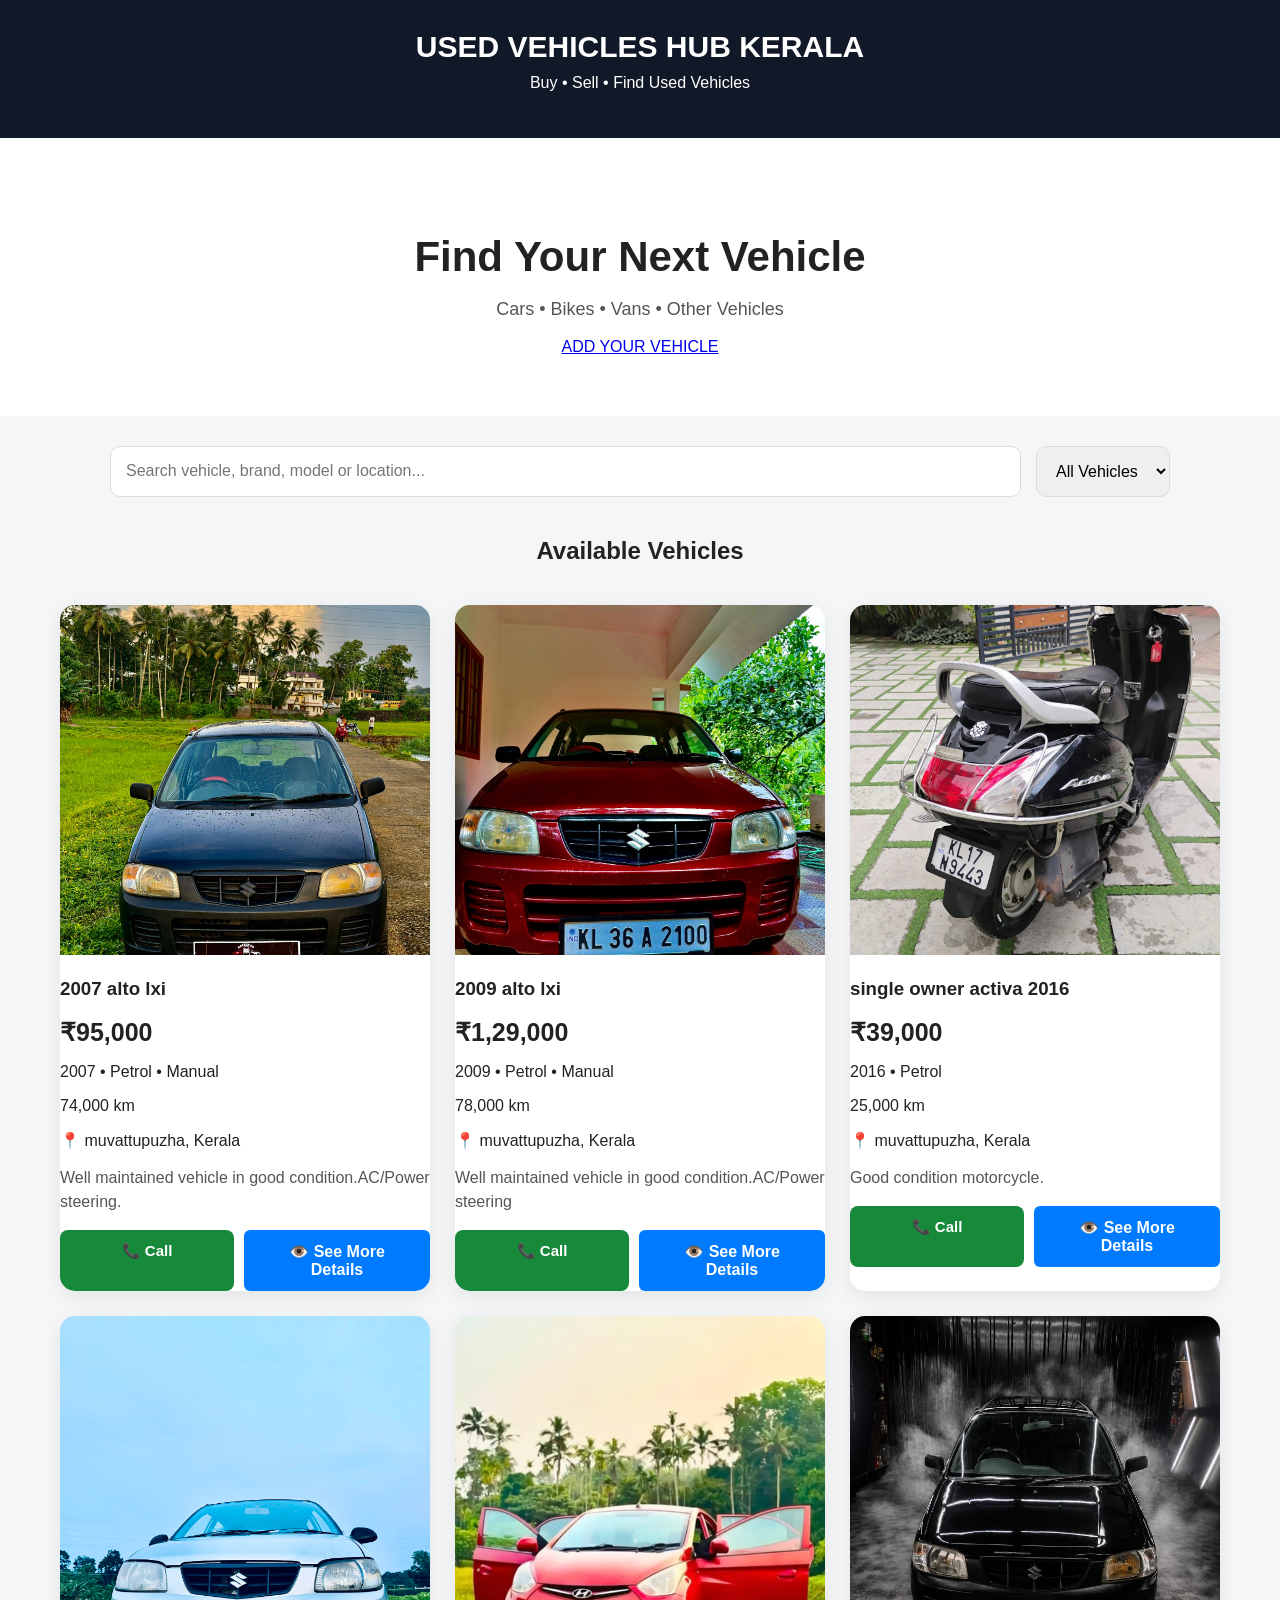
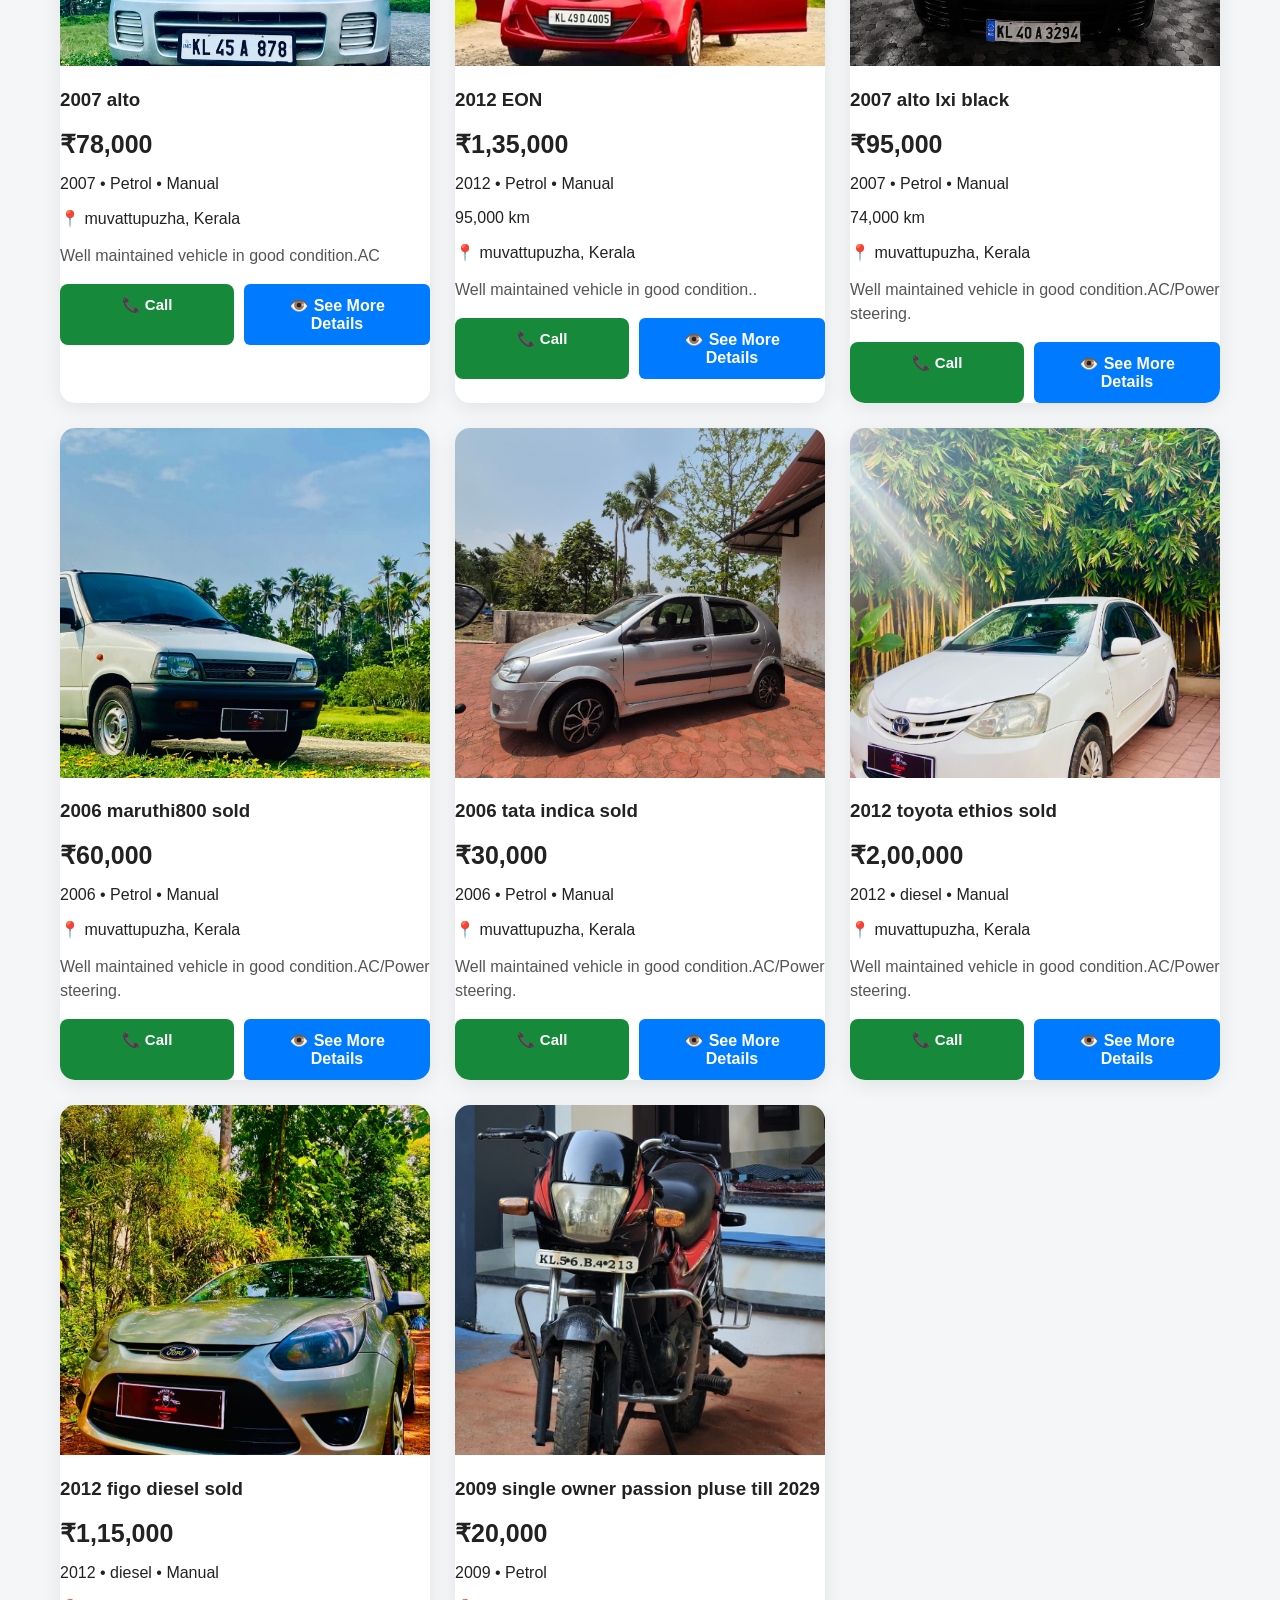
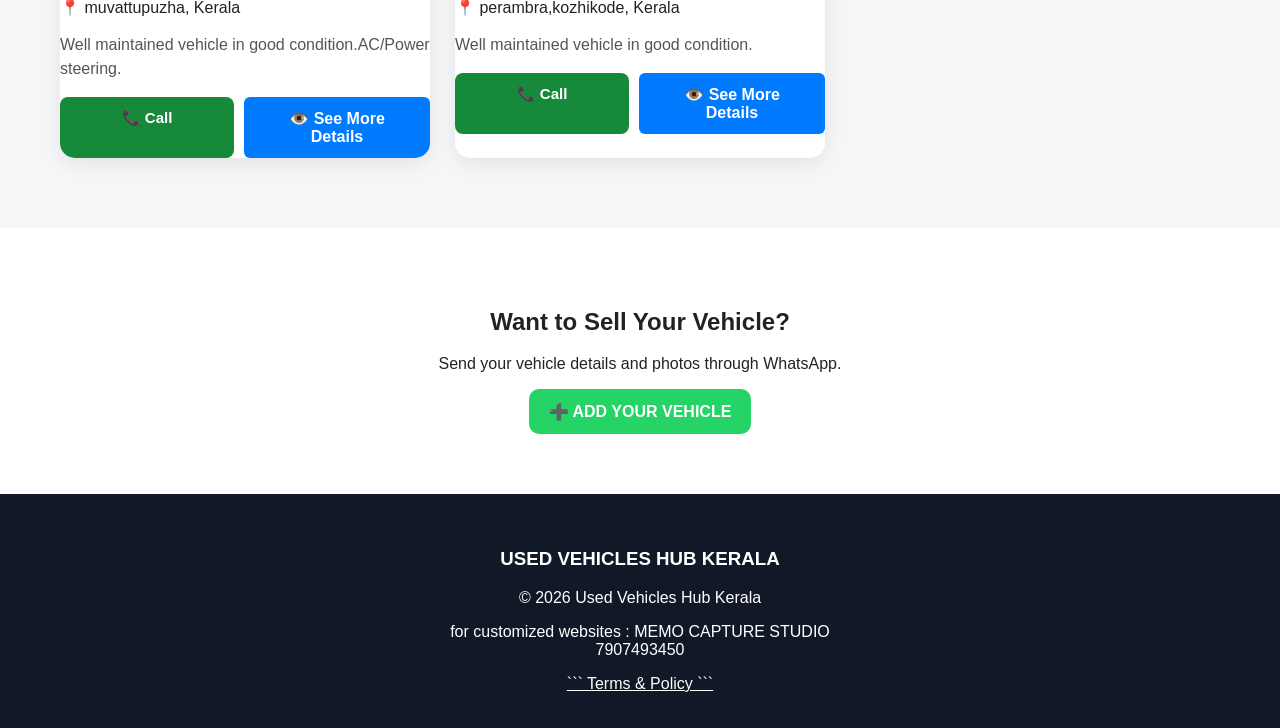
==== commit 2ddaaab6: "Update index.html" ====
--- a/index.html
+++ b/index.html
@@ -179,6 +179,18 @@
         for customized websites : MEMO CAPTURE STUDIO <br>
         7907493450
     </p>
+    <a
+href="terms.html"
+class="terms-button"
+
+>
+
+```
+Terms & Policy
+```
+
+</a>
+
 </footer>
 
 
